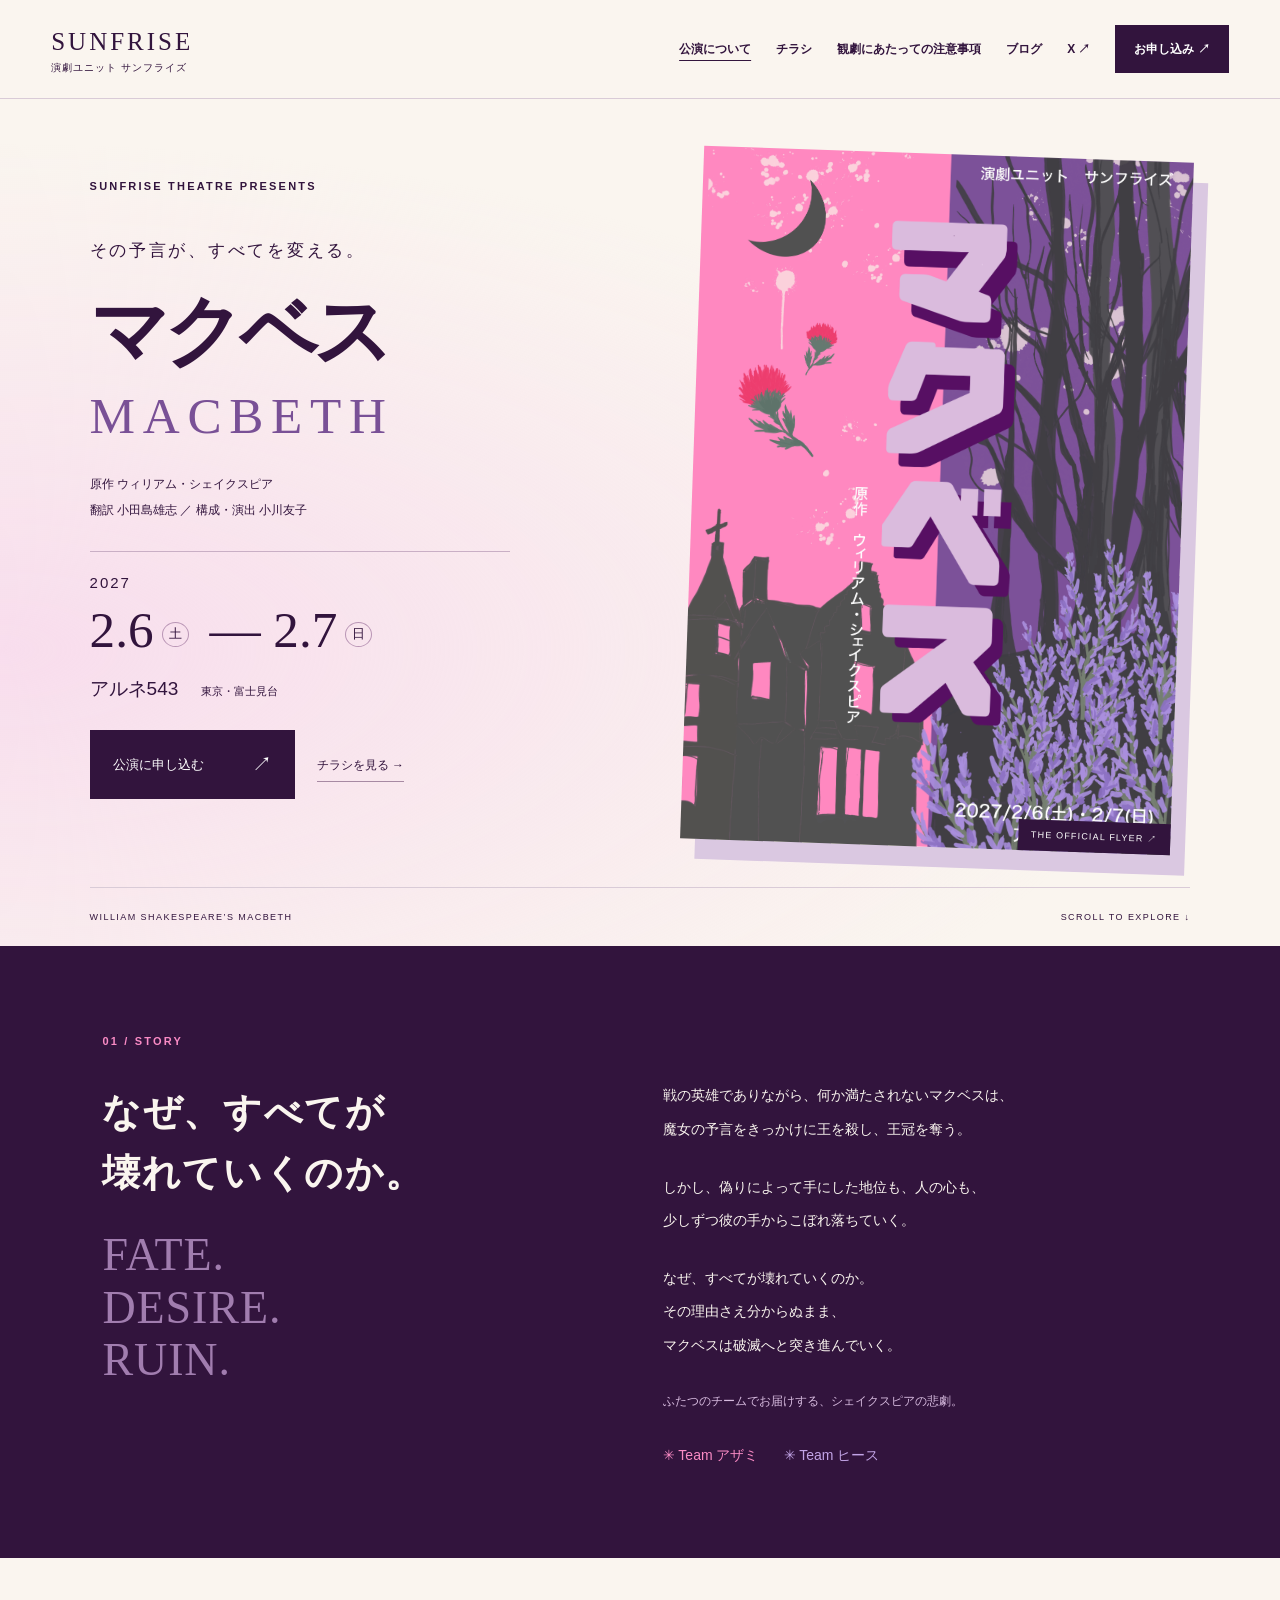
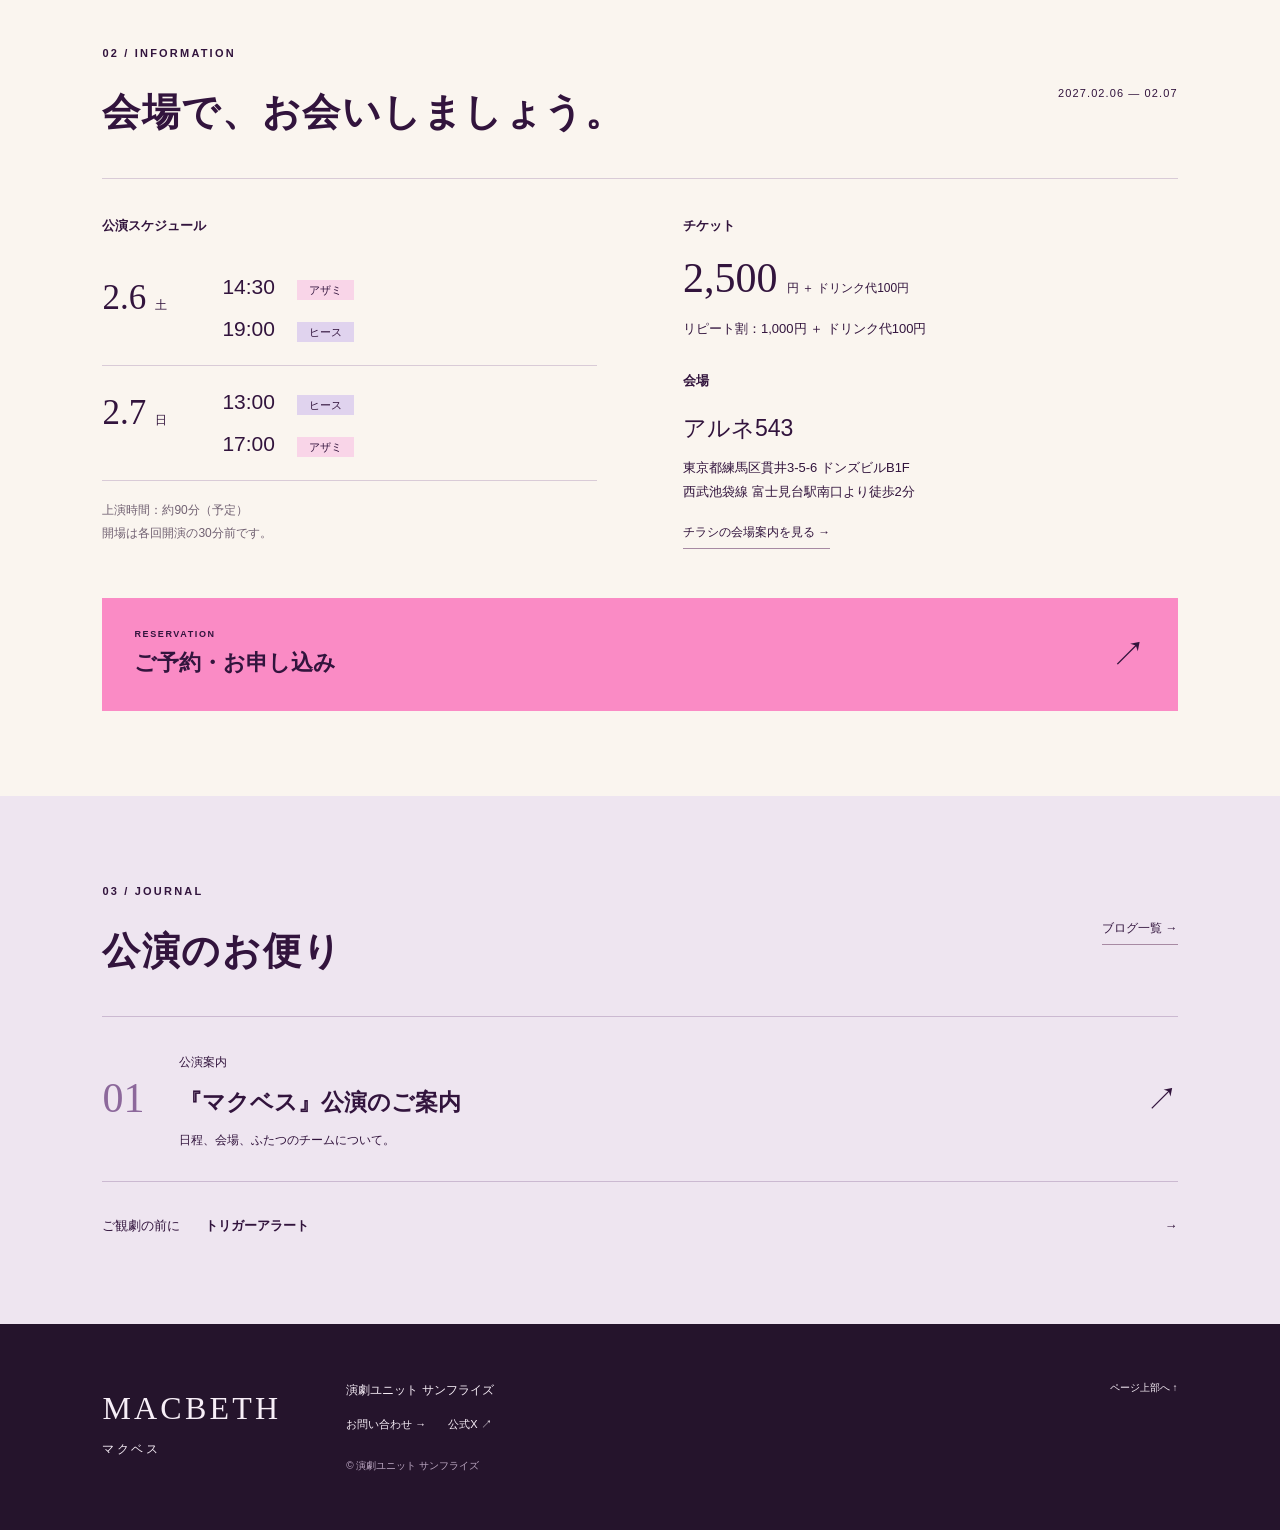
==== index.html @ ae86046f "会場" ====
<!doctype html>
<html lang="ja"><head><meta charset="utf-8"><meta name="viewport" content="width=device-width, initial-scale=1"><title>公演情報 | マクベス — 演劇ユニット サンフライズ</title><meta name="description" content="演劇ユニット サンフライズ『マクベス』。2027年2月6日・7日、アルネ543。公演情報、チラシ、ご観劇前のご案内を掲載。"><meta name="theme-color" content="#32143d"><link rel="icon" href="assets/icon.svg" type="image/svg+xml"><link rel="stylesheet" href="assets/style.css"><script defer src="assets/site.js"></script></head>
<body><a class="skip" href="#main">本文へ移動</a><header class="header"><a class="brand" href="index.html"><span>SUNFRISE</span><small>演劇ユニット サンフライズ</small></a><button class="menu-toggle" aria-expanded="false" aria-controls="navigation">メニュー <span>＋</span></button><nav id="navigation" aria-label="メインメニュー"><a href="index.html" aria-current="page">公演について</a><a href="flyer.html">チラシ</a><a href="trigger.html">観劇にあたっての注意事項</a><a href="blog.html">ブログ</a><a href="https://x.com/Sunfrise_2026" target="_blank" rel="noopener noreferrer" aria-label="公式X（新しいタブで開く）">X ↗</a><a class="nav-ticket" href="https://shibai-engine.net/prism/pc/webform.php?d=0r3n0x0y" target="_blank" rel="noopener noreferrer">お申し込み ↗</a></nav></header>
<main id="main"><section class="hero"><div class="hero-copy"><p class="eyebrow">SUNFRISE THEATRE PRESENTS</p><p class="hero-kicker">その予言が、すべてを変える。</p><h1>マクベス<span>MACBETH</span></h1><p class="credit">原作 ウィリアム・シェイクスピア<br>翻訳 小田島雄志 ／ 構成・演出 小川友子</p><div class="hero-date"><span>2027</span><strong>2.6<small>土</small> — 2.7<small>日</small></strong><p>アルネ543 <span>東京・富士見台</span></p></div><a class="button" href="https://shibai-engine.net/prism/pc/webform.php?d=0r3n0x0y" target="_blank" rel="noopener noreferrer">公演に申し込む <span>↗</span></a><a class="text-link" href="flyer.html">チラシを見る →</a></div><a class="hero-art" href="flyer.html" aria-label="公演チラシを見る"><img src="assets/flyer-front.jpg" alt="ピンクと紫の空、三日月、城と森、アザミとヒースを描いた『マクベス』公演チラシ" width="2481" height="3508" fetchpriority="high"><span>THE OFFICIAL FLYER ↗</span></a><div class="hero-bottom"><span>WILLIAM SHAKESPEARE’S MACBETH</span><a href="#story">SCROLL TO EXPLORE ↓</a></div></section>
<section class="story section" id="story"><div><p class="eyebrow">01 / STORY</p><h2>なぜ、すべてが<br>壊れていくのか。</h2><span class="story-word" aria-hidden="true">FATE.<br>DESIRE.<br>RUIN.</span></div><div class="story-body"><p>戦の英雄でありながら、何か満たされないマクベスは、<br class="desktop">魔女の予言をきっかけに王を殺し、王冠を奪う。</p><p>しかし、偽りによって手にした地位も、人の心も、<br class="desktop">少しずつ彼の手からこぼれ落ちていく。</p><p>なぜ、すべてが壊れていくのか。<br>その理由さえ分からぬまま、<br>マクベスは破滅へと突き進んでいく。</p><p class="story-note">ふたつのチームでお届けする、シェイクスピアの悲劇。</p><div class="team-tags"><span>✳ Team アザミ</span><span>✳ Team ヒース</span></div></div></section>
<section class="section performance"><div class="section-heading"><div><p class="eyebrow">02 / INFORMATION</p><h2>会場で、お会いしましょう。</h2></div><span class="mini-label">2027.02.06 — 02.07</span></div><div class="info-grid"><div><h3>公演スケジュール</h3><div class="schedule"><div class="schedule-row"><strong>2.6 <small>土</small></strong><p>14:30 <span class="azami">アザミ</span><br>19:00 <span class="heath">ヒース</span></p></div><div class="schedule-row"><strong>2.7 <small>日</small></strong><p>13:00 <span class="heath">ヒース</span><br>17:00 <span class="azami">アザミ</span></p></div></div><p class="note">上演時間：約90分（予定）<br>開場は各回開演の30分前です。</p></div><div class="details"><h3>チケット</h3><p class="price">2,500<span>円 ＋ ドリンク代100円</span></p><p>リピート割：1,000円 ＋ ドリンク代100円</p><h3>会場</h3><p class="venue">アルネ543</p><p>東京都練馬区貫井3-5-6 ドンズビルB1F<br>西武池袋線 富士見台駅南口より徒歩2分</p><a class="text-link" href="flyer.html#back">チラシの会場案内を見る →</a></div></div><a class="ticket-strip" href="https://shibai-engine.net/prism/pc/webform.php?d=0r3n0x0y" target="_blank" rel="noopener noreferrer"><span><small>RESERVATION</small>ご予約・お申し込み</span><span>↗</span></a></section>
<section class="section journal"><div class="section-heading"><div><p class="eyebrow">03 / JOURNAL</p><h2>公演のお便り</h2></div><a class="text-link" href="blog.html">ブログ一覧 →</a></div><a class="article-row" href="blog/performance.html"><span class="article-no">01</span><div><small>公演案内</small><h3>『マクベス』公演のご案内</h3><p>日程、会場、ふたつのチームについて。</p></div><span class="arrow">↗</span></a><a class="alert-link" href="trigger.html"><span>ご観劇の前に</span><strong>トリガーアラート</strong><span>→</span></a></section></main><footer><a class="footer-title" href="index.html">MACBETH<span>マクベス</span></a><div><p>演劇ユニット サンフライズ</p><a href="trigger.html#contact">お問い合わせ →</a><a href="https://x.com/Sunfrise_2026" target="_blank" rel="noopener noreferrer">公式X ↗</a><small>© 演劇ユニット サンフライズ</small></div><a class="back-top" href="#">ページ上部へ ↑</a></footer></body></html>
---- assets/style.css ----
:root{--ink:#32143d;--pink:#fa8bc5;--purple:#795096;--paper:#faf5ef;--muted:#756878;--line:#d9cbd7}*{box-sizing:border-box}html{scroll-behavior:smooth;scroll-padding-top:100px}body{margin:0;background:var(--paper);color:var(--ink);font-family:"Hiragino Kaku Gothic ProN","Yu Gothic",Meiryo,sans-serif;font-size:15px;line-height:1.85}a{color:inherit;text-decoration:none}a,button{touch-action:manipulation}a:focus-visible,button:focus-visible{outline:3px solid #a44187;outline-offset:5px}img{display:block;max-width:100%;height:auto}button{font:inherit}h1,h2,h3,p{margin-top:0}h2{font-size:clamp(25px,3vw,39px);line-height:1.6;letter-spacing:.04em}h3{font-size:17px}small{font-size:12px}.header{min-height:99px;padding:22px 4%;display:flex;align-items:center;justify-content:space-between;gap:25px;border-bottom:1px solid var(--line);background:var(--paper)}.brand{display:flex;flex-direction:column;line-height:1.5;flex-shrink:0}.brand>span{font-family:Georgia,serif;letter-spacing:.12em;font-size:25px}.brand small{font-size:10px;letter-spacing:.1em}nav{display:flex;align-items:center;gap:25px;font-size:12px;font-weight:600}nav a{padding:8px 0}nav a[aria-current]{text-decoration:underline;text-underline-offset:7px}nav a:hover{color:#8d337b}.nav-ticket{background:var(--ink);color:#fff;padding:13px 19px}nav .nav-ticket:hover{background:var(--purple);color:#fff}.menu-toggle{display:none}.skip{position:fixed;top:-80px;left:20px;background:white;z-index:20;padding:15px}.skip:focus{top:10px}.hero{display:grid;grid-template-columns:1fr 1fr;position:relative;padding:55px 7% 0;gap:0 6%;background:radial-gradient(ellipse at 0 65%,#f8dded 0,transparent 65%),var(--paper);overflow:hidden}.hero-copy{padding:22px 0 45px}.eyebrow{font-size:11px;font-weight:600;letter-spacing:.2em;margin-bottom:29px}.hero-kicker{font-size:17px;letter-spacing:.16em;margin-top:39px;margin-bottom:20px}.hero h1{font-size:clamp(48px,6.1vw,90px);font-weight:900;letter-spacing:-.07em;line-height:1.15;margin:0 0 27px;white-space:nowrap}.hero h1>span{display:block;font-family:Georgia,serif;font-size:clamp(30px,4vw,61px);font-weight:400;letter-spacing:.15em;margin-top:10px;color:var(--purple)}.credit{font-size:12px;line-height:2.1}.hero-date{border-top:1px solid #c9afc5;margin-top:28px;padding-top:17px;max-width:420px}.hero-date>span{font-size:15px;letter-spacing:.13em}.hero-date strong{display:block;font-family:Georgia,serif;font-size:clamp(35px,4vw,58px);font-weight:400;line-height:1.3}.hero-date strong small{font-family:sans-serif;font-size:13px;display:inline-block;border:1px solid #b995b5;border-radius:50%;padding:3px 6px;vertical-align:middle;margin:0 8px}.hero-date p{font-size:19px;margin:8px 0 24px}.hero-date p span{font-size:11px;margin-left:17px}.button{display:inline-flex;align-items:center;justify-content:space-between;gap:48px;background:var(--ink);color:#fff;padding:16px 23px;font-size:13px;transition:background .2s}.button:hover{background:var(--purple)}.button span{font-size:20px}.text-link{font-size:12px;border-bottom:1px solid #a78aa3;padding-bottom:5px;display:inline-block}.hero-copy>.text-link{margin-left:22px}.hero-art{position:relative;align-self:start;max-width:490px;justify-self:end;transform:rotate(2deg);box-shadow:15px 20px 0 #dac8e1;margin:0 8px 40px 0;transition:transform .3s}.hero-art:hover{transform:rotate(0deg)}.hero-art img{width:100%}.hero-art>span{position:absolute;bottom:0;right:0;background:var(--ink);color:white;padding:7px 13px;font-size:9px;letter-spacing:.13em}.hero-bottom{grid-column:1/-1;display:flex;justify-content:space-between;border-top:1px solid var(--line);padding:21px 0;font-size:9px;letter-spacing:.16em}.section{padding:85px 8%}.story{display:grid;grid-template-columns:1fr 1.05fr;gap:70px;background:var(--ink);color:var(--paper)}.story .eyebrow{color:var(--pink)}.story h2{margin-bottom:25px}.story-word{font-family:Georgia,serif;font-size:46px;line-height:1.15;color:#a17daf;letter-spacing:.02em}.story-body{padding-top:48px;font-size:14px;line-height:2.4}.story-body p{margin-bottom:24px}.story-note{color:#d7bbdf;font-size:12px}.team-tags{display:flex;gap:25px;font-size:14px}.team-tags span:first-child{color:var(--pink)}.team-tags span:last-child{color:#c2a4e6}.section-heading{display:flex;justify-content:space-between;align-items:center;gap:20px;margin-bottom:35px}.section-heading h2{margin-bottom:0}.section-heading .eyebrow{margin-bottom:18px}.mini-label{font-size:11px;letter-spacing:.1em}.info-grid{display:grid;grid-template-columns:1fr 1fr;gap:8%;border-top:1px solid var(--line);padding-top:35px}.info-grid h3{font-size:13px}.schedule-row{display:flex;gap:35px;border-bottom:1px solid var(--line);padding:15px 0}.schedule-row strong{font-family:Georgia,serif;font-size:35px;font-weight:400;min-width:85px}.schedule-row strong small{font-family:sans-serif}.schedule-row p{margin:0;font-size:21px;line-height:2}.schedule-row p span{font-size:11px;margin-left:16px;padding:4px 12px}.azami{background:#f9d5e8}.heath{background:#e0d3ee}.note{font-size:12px;color:#706071;line-height:1.9;margin-top:18px}.details p{font-size:13px}.details .price{font-family:Georgia,serif;font-size:42px;line-height:1.3;margin-bottom:12px}.price span{font-family:sans-serif;font-size:12px;margin-left:9px}.details h3:not(:first-child){margin-top:28px}.details .venue{font-size:23px;margin-bottom:7px}.ticket-strip{display:flex;justify-content:space-between;align-items:center;background:var(--pink);padding:24px 32px;margin-top:42px;transition:background .2s}.ticket-strip:hover{background:#f7acd5}.ticket-strip small{display:block;font-size:9px;letter-spacing:.18em}.ticket-strip>span:first-child{font-size:22px;font-weight:600}.ticket-strip>span:last-child{font-size:35px}.journal{background:#eee5f0}.article-row{display:flex;align-items:center;gap:35px;padding:30px 0;border-top:1px solid #cbb9d1;border-bottom:1px solid #cbb9d1}.article-no{font-family:Georgia,serif;font-size:42px;color:#8c689b}.article-row h3{font-size:23px;margin:6px 0}.article-row p{font-size:12px;margin:0}.article-row .arrow{margin-left:auto;font-size:32px}.article-row:hover h3,.blog-card:hover h2{color:#94527e}.alert-link{display:flex;align-items:center;gap:25px;padding-top:32px;font-size:13px}.alert-link>span:last-child{margin-left:auto}footer{padding:55px 8%;display:flex;align-items:start;gap:65px;background:#25142c;color:#f7eef7;font-size:12px}.footer-title{font-family:Georgia,serif;font-size:32px;letter-spacing:.1em}.footer-title span{display:block;font-family:sans-serif;font-size:12px;letter-spacing:.2em}footer p{margin-bottom:12px}footer div>a{margin-right:22px;font-size:11px}footer small{display:block;color:#bca7c2;font-size:10px;margin-top:22px}.back-top{margin-left:auto;font-size:10px}.page-intro{padding:65px 8% 55px;background:#ede0ee;border-bottom:1px solid var(--line)}.page-intro h1{font-size:clamp(29px,4vw,48px);line-height:1.4;margin-bottom:22px}.page-intro>p:last-child{font-size:13px;margin-bottom:0}.flyer-section{max-width:1000px;padding:40px 30px 80px;margin:auto}.flyer-nav{display:flex;gap:28px;justify-content:center;font-size:13px}.flyer-figure{margin:40px 0 60px;scroll-margin-top:25px}.flyer-figure figcaption{display:flex;justify-content:space-between;font-size:12px;margin-bottom:15px}.flyer-figure img{width:100%;box-shadow:0 8px 30px #32143d18}.reading{max-width:820px;padding:65px 30px 100px;margin:auto}.reading h2{font-size:26px}.reading>p{line-height:2.1}.notice{padding:28px 32px;background:#f5dfeb;border-left:4px solid #864b95;margin:28px 0 32px}.notice p{margin:0;font-size:17px;font-weight:600}.reading>.text-link{margin-top:30px}.blog-list{padding:60px 8% 90px}.blog-card{display:grid;grid-template-columns:300px 1fr;gap:65px;align-items:center;max-width:950px}.blog-thumb{padding:25px 50px;background:#e9d4e9}.blog-thumb img{box-shadow:8px 8px 0 #c6a9d0;transform:rotate(-3deg)}.blog-card h2{font-size:33px}.blog-card p{font-size:13px}.blog-card .eyebrow{font-size:10px}.article h1{font-size:clamp(32px,5vw,46px);line-height:1.5}.article .eyebrow{margin-top:35px}.article .lead{font-size:17px}.article h2{margin-top:40px;font-size:23px;border-bottom:1px solid var(--line);padding-bottom:13px}.article ul{padding-left:20px}.article-flyer{margin-left:20px}@media(min-width:1500px){.hero{padding-left:max(7%,calc((100vw - 1300px)/2));padding-right:max(7%,calc((100vw - 1300px)/2))}.section{padding-left:max(8%,calc((100vw - 1250px)/2));padding-right:max(8%,calc((100vw - 1250px)/2))}}@media(max-width:1100px){nav{gap:16px;font-size:11px}.header{padding:20px 3%}.hero{padding:40px 5% 0;gap:0 5%}.hero-kicker{margin-top:15px}.hero-copy{padding-top:0}.hero-copy>.text-link{margin:18px 0 0;display:table}.hero-date{margin-top:18px}.hero-art{align-self:center}.story{gap:35px}.story-body{font-size:13px}.desktop{display:none}}@media(max-width:760px){.header{padding:18px 6%;min-height:80px;flex-wrap:wrap;gap:0}.brand>span{font-size:23px}.menu-toggle{display:flex;gap:15px;background:none;border:1px solid #d7c6d6;padding:7px 12px;font-size:11px;color:var(--ink);align-items:center}.menu-toggle span{font-size:17px}nav{width:100%;display:flex;flex-wrap:wrap;gap:12px 22px;padding-top:20px}html.js nav{display:none}html.js nav.is-open{display:flex}nav a{font-size:12px}nav .nav-ticket{padding:10px 15px}.hero{padding:33px 7% 0;grid-template-columns:1fr}.hero-copy{padding-bottom:30px}.hero .eyebrow{font-size:9px;margin-bottom:24px}.hero-kicker{font-size:14px}.hero h1{font-size:clamp(48px,12vw,82px)}.hero h1>span{font-size:36px}.credit{font-size:11px}.hero-date strong{font-size:43px}.hero-date{max-width:none}.hero-copy>.text-link{display:inline-block;margin:0 0 0 18px}.hero-art{width:82%;justify-self:center;margin:8px 0 35px;max-width:430px}.hero-bottom{font-size:7px;gap:15px;padding:18px 0}.section{padding:55px 7%}.story{grid-template-columns:1fr;gap:10px}.story-word{display:none}.story-body{padding-top:0;font-size:14px}.section-heading{align-items:flex-start}.section-heading h2{font-size:25px}.mini-label{display:none}.info-grid{grid-template-columns:1fr;gap:35px}.schedule-row{gap:35px}.details{border-top:1px solid var(--line);padding-top:25px}.ticket-strip{padding:20px}.ticket-strip>span:first-child{font-size:19px}.article-row{gap:20px}.article-row h3{font-size:18px}.article-no{font-size:28px}.alert-link{gap:16px;font-size:11px}footer{padding:40px 7%;gap:28px;flex-wrap:wrap}.footer-title{font-size:28px}.back-top{width:100%;margin-left:0}.page-intro{padding:40px 7%}.page-intro .eyebrow{margin-bottom:20px}.page-intro h1{font-size:30px}.flyer-section{padding:30px 6%}.flyer-figure figcaption{font-size:10px}.reading{padding:40px 7% 65px}.reading h2{font-size:22px}.notice{padding:24px}.blog-list{padding:40px 7% 65px}.blog-card{grid-template-columns:1fr;gap:30px}.blog-thumb{max-width:330px;width:100%;padding:25px 65px}.blog-card h2{font-size:28px}.article .lead{font-size:15px}.article li{margin-bottom:10px}.article-flyer{margin-left:0;display:table}}@media(prefers-reduced-motion:reduce){html{scroll-behavior:auto}*,*::before,*::after{transition:none!important}}

.contact-details{margin-top:28px;scroll-margin-top:30px}
.contact-reveal{background:var(--ink);color:white;border:0;padding:14px 20px;cursor:pointer;font:inherit}
.contact-reveal:hover{background:var(--purple)}
.contact-email{text-decoration:underline;text-underline-offset:4px;overflow-wrap:anywhere}

.advisory-reading{font-size:17px}
.advisory-reading .notice p{font-size:18px}
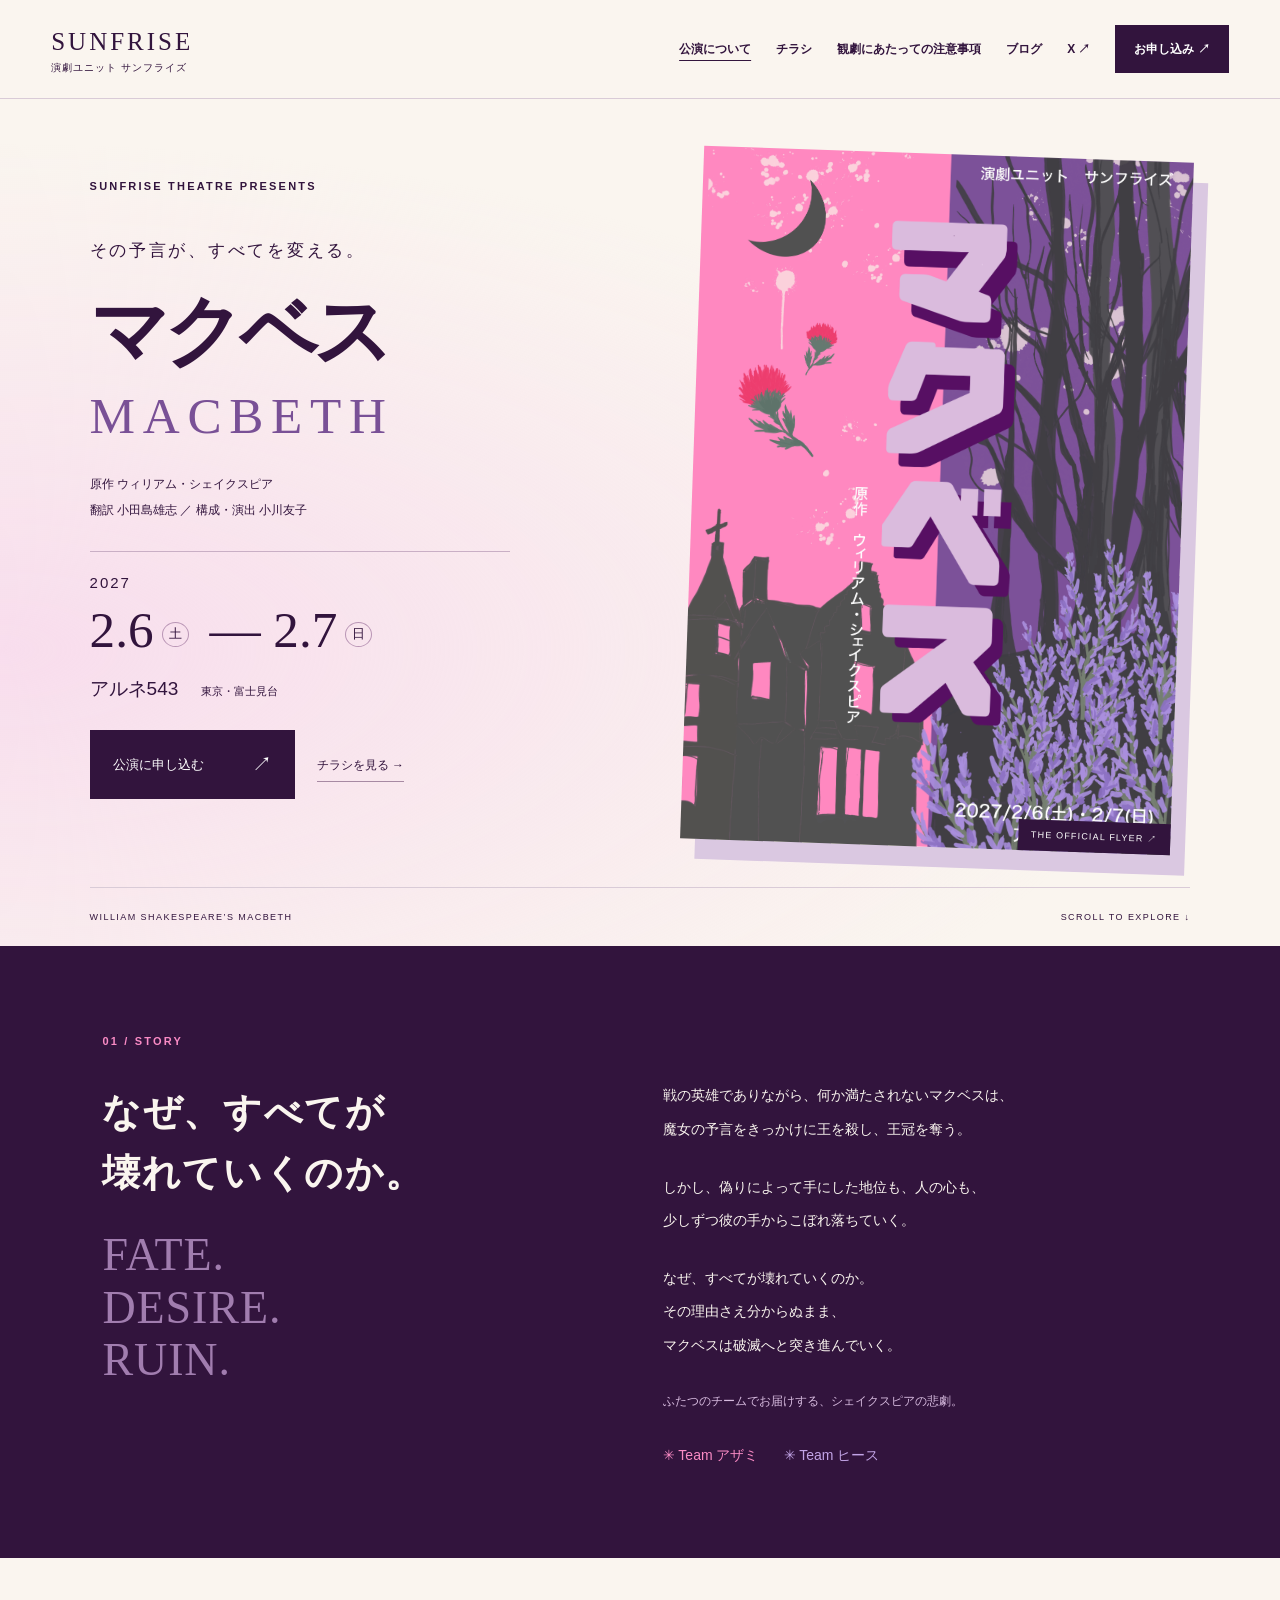
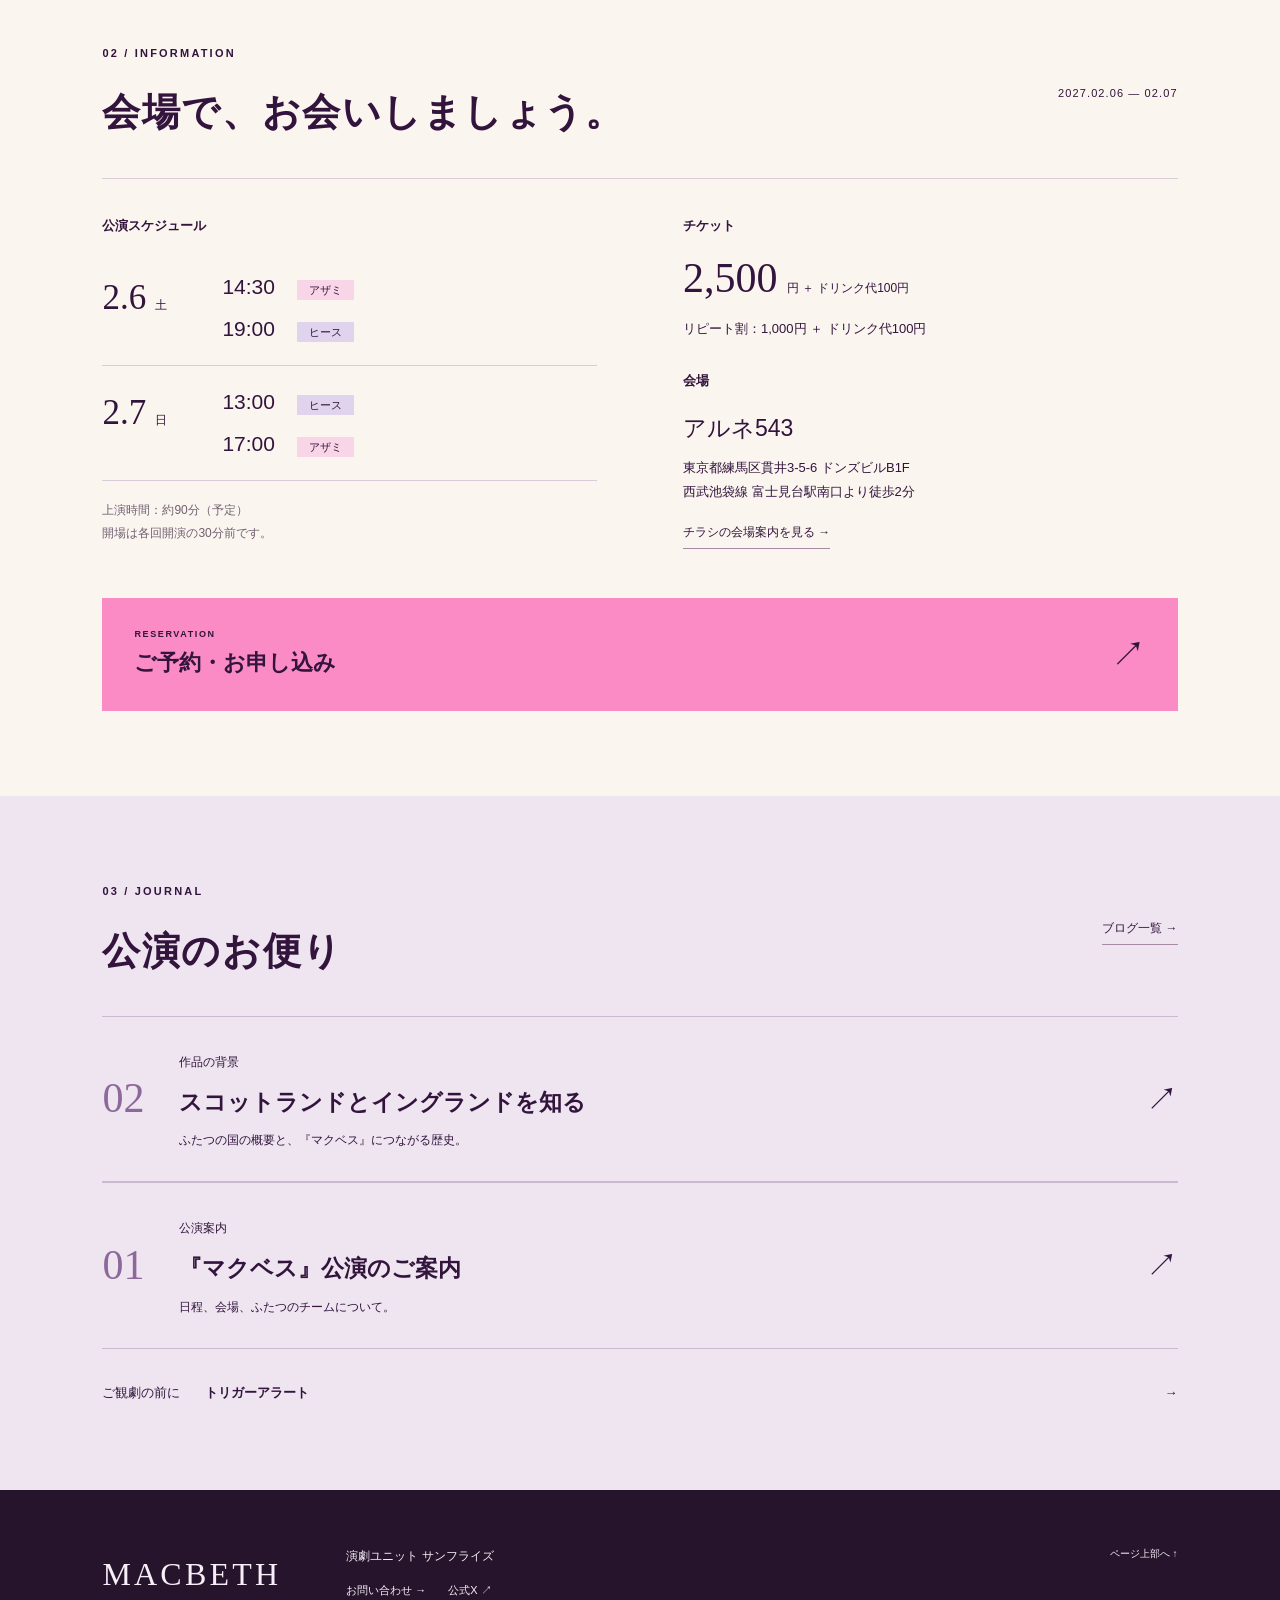
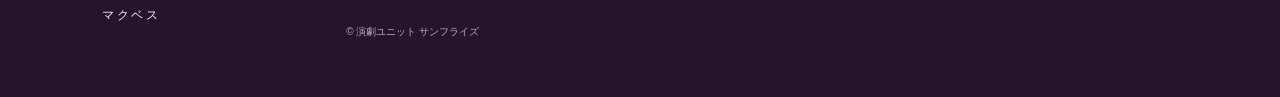
==== commit 8d371352: "ブログ" ====
--- a/index.html
+++ b/index.html
@@ -4,4 +4,4 @@
 <main id="main"><section class="hero"><div class="hero-copy"><p class="eyebrow">SUNFRISE THEATRE PRESENTS</p><p class="hero-kicker">その予言が、すべてを変える。</p><h1>マクベス<span>MACBETH</span></h1><p class="credit">原作 ウィリアム・シェイクスピア<br>翻訳 小田島雄志 ／ 構成・演出 小川友子</p><div class="hero-date"><span>2027</span><strong>2.6<small>土</small> — 2.7<small>日</small></strong><p>アルネ543 <span>東京・富士見台</span></p></div><a class="button" href="https://shibai-engine.net/prism/pc/webform.php?d=0r3n0x0y" target="_blank" rel="noopener noreferrer">公演に申し込む <span>↗</span></a><a class="text-link" href="flyer.html">チラシを見る →</a></div><a class="hero-art" href="flyer.html" aria-label="公演チラシを見る"><img src="assets/flyer-front.jpg" alt="ピンクと紫の空、三日月、城と森、アザミとヒースを描いた『マクベス』公演チラシ" width="2481" height="3508" fetchpriority="high"><span>THE OFFICIAL FLYER ↗</span></a><div class="hero-bottom"><span>WILLIAM SHAKESPEARE’S MACBETH</span><a href="#story">SCROLL TO EXPLORE ↓</a></div></section>
 <section class="story section" id="story"><div><p class="eyebrow">01 / STORY</p><h2>なぜ、すべてが<br>壊れていくのか。</h2><span class="story-word" aria-hidden="true">FATE.<br>DESIRE.<br>RUIN.</span></div><div class="story-body"><p>戦の英雄でありながら、何か満たされないマクベスは、<br class="desktop">魔女の予言をきっかけに王を殺し、王冠を奪う。</p><p>しかし、偽りによって手にした地位も、人の心も、<br class="desktop">少しずつ彼の手からこぼれ落ちていく。</p><p>なぜ、すべてが壊れていくのか。<br>その理由さえ分からぬまま、<br>マクベスは破滅へと突き進んでいく。</p><p class="story-note">ふたつのチームでお届けする、シェイクスピアの悲劇。</p><div class="team-tags"><span>✳ Team アザミ</span><span>✳ Team ヒース</span></div></div></section>
 <section class="section performance"><div class="section-heading"><div><p class="eyebrow">02 / INFORMATION</p><h2>会場で、お会いしましょう。</h2></div><span class="mini-label">2027.02.06 — 02.07</span></div><div class="info-grid"><div><h3>公演スケジュール</h3><div class="schedule"><div class="schedule-row"><strong>2.6 <small>土</small></strong><p>14:30 <span class="azami">アザミ</span><br>19:00 <span class="heath">ヒース</span></p></div><div class="schedule-row"><strong>2.7 <small>日</small></strong><p>13:00 <span class="heath">ヒース</span><br>17:00 <span class="azami">アザミ</span></p></div></div><p class="note">上演時間：約90分（予定）<br>開場は各回開演の30分前です。</p></div><div class="details"><h3>チケット</h3><p class="price">2,500<span>円 ＋ ドリンク代100円</span></p><p>リピート割：1,000円 ＋ ドリンク代100円</p><h3>会場</h3><p class="venue">アルネ543</p><p>東京都練馬区貫井3-5-6 ドンズビルB1F<br>西武池袋線 富士見台駅南口より徒歩2分</p><a class="text-link" href="flyer.html#back">チラシの会場案内を見る →</a></div></div><a class="ticket-strip" href="https://shibai-engine.net/prism/pc/webform.php?d=0r3n0x0y" target="_blank" rel="noopener noreferrer"><span><small>RESERVATION</small>ご予約・お申し込み</span><span>↗</span></a></section>
-<section class="section journal"><div class="section-heading"><div><p class="eyebrow">03 / JOURNAL</p><h2>公演のお便り</h2></div><a class="text-link" href="blog.html">ブログ一覧 →</a></div><a class="article-row" href="blog/performance.html"><span class="article-no">01</span><div><small>公演案内</small><h3>『マクベス』公演のご案内</h3><p>日程、会場、ふたつのチームについて。</p></div><span class="arrow">↗</span></a><a class="alert-link" href="trigger.html"><span>ご観劇の前に</span><strong>トリガーアラート</strong><span>→</span></a></section></main><footer><a class="footer-title" href="index.html">MACBETH<span>マクベス</span></a><div><p>演劇ユニット サンフライズ</p><a href="trigger.html#contact">お問い合わせ →</a><a href="https://x.com/Sunfrise_2026" target="_blank" rel="noopener noreferrer">公式X ↗</a><small>© 演劇ユニット サンフライズ</small></div><a class="back-top" href="#">ページ上部へ ↑</a></footer></body></html>+<section class="section journal"><div class="section-heading"><div><p class="eyebrow">03 / JOURNAL</p><h2>公演のお便り</h2></div><a class="text-link" href="blog.html">ブログ一覧 →</a></div><a class="article-row" href="blog/scotland-and-england.html"><span class="article-no">02</span><div><small>作品の背景</small><h3>スコットランドとイングランドを知る</h3><p>ふたつの国の概要と、『マクベス』につながる歴史。</p></div><span class="arrow">↗</span></a><a class="article-row" href="blog/performance.html"><span class="article-no">01</span><div><small>公演案内</small><h3>『マクベス』公演のご案内</h3><p>日程、会場、ふたつのチームについて。</p></div><span class="arrow">↗</span></a><a class="alert-link" href="trigger.html"><span>ご観劇の前に</span><strong>トリガーアラート</strong><span>→</span></a></section></main><footer><a class="footer-title" href="index.html">MACBETH<span>マクベス</span></a><div><p>演劇ユニット サンフライズ</p><a href="trigger.html#contact">お問い合わせ →</a><a href="https://x.com/Sunfrise_2026" target="_blank" rel="noopener noreferrer">公式X ↗</a><small>© 演劇ユニット サンフライズ</small></div><a class="back-top" href="#">ページ上部へ ↑</a></footer></body></html>
--- a/assets/style.css
+++ b/assets/style.css
@@ -7,3 +7,23 @@
 
 .advisory-reading{font-size:17px}
 .advisory-reading .notice p{font-size:18px}
+
+.blog-card + .blog-card{margin-top:55px;padding-top:55px;border-top:1px solid var(--line)}
+.country-thumb{display:flex;flex-direction:column;align-items:center;justify-content:center;min-height:280px;padding:30px 15px;color:var(--paper);background:var(--ink);gap:12px}
+.country-thumb strong{font-family:Georgia,serif;font-size:25px;letter-spacing:.06em}
+.country-thumb>span:first-child{font-size:12px;letter-spacing:.2em;color:var(--pink)}
+.country-thumb>span{color:#c2a4e6}
+.country-profile{display:grid;grid-template-columns:7em minmax(0,1fr);gap:12px 20px;padding:22px 0;border-top:1px solid var(--line);border-bottom:1px solid var(--line)}
+.country-profile dt{font-size:13px;font-weight:600}
+.country-profile dd{margin:0;font-size:14px}
+.history-timeline{list-style:none;padding:0}
+.history-timeline li{display:grid;grid-template-columns:6em minmax(0,1fr);gap:15px;padding:16px 0;border-bottom:1px solid var(--line)}
+.article-sources{margin-top:50px}
+.article-sources h2{font-size:18px}
+.article-sources li{font-size:12px;margin-bottom:10px;overflow-wrap:anywhere}
+.article-sources a{text-decoration:underline;text-underline-offset:3px}
+.article-photo{margin:30px 0}
+.article-photo img{width:100%;height:auto}
+.article-photo figcaption{margin-top:10px;font-size:12px;line-height:1.8;color:var(--muted)}
+.article-photo-portrait{max-width:360px;margin:30px auto}
+@media(max-width:760px){.country-thumb{min-height:210px}.country-profile{grid-template-columns:1fr;gap:5px}.country-profile dd{margin-bottom:14px}.country-profile dd:last-child{margin-bottom:0}.history-timeline li{grid-template-columns:1fr;gap:4px}}
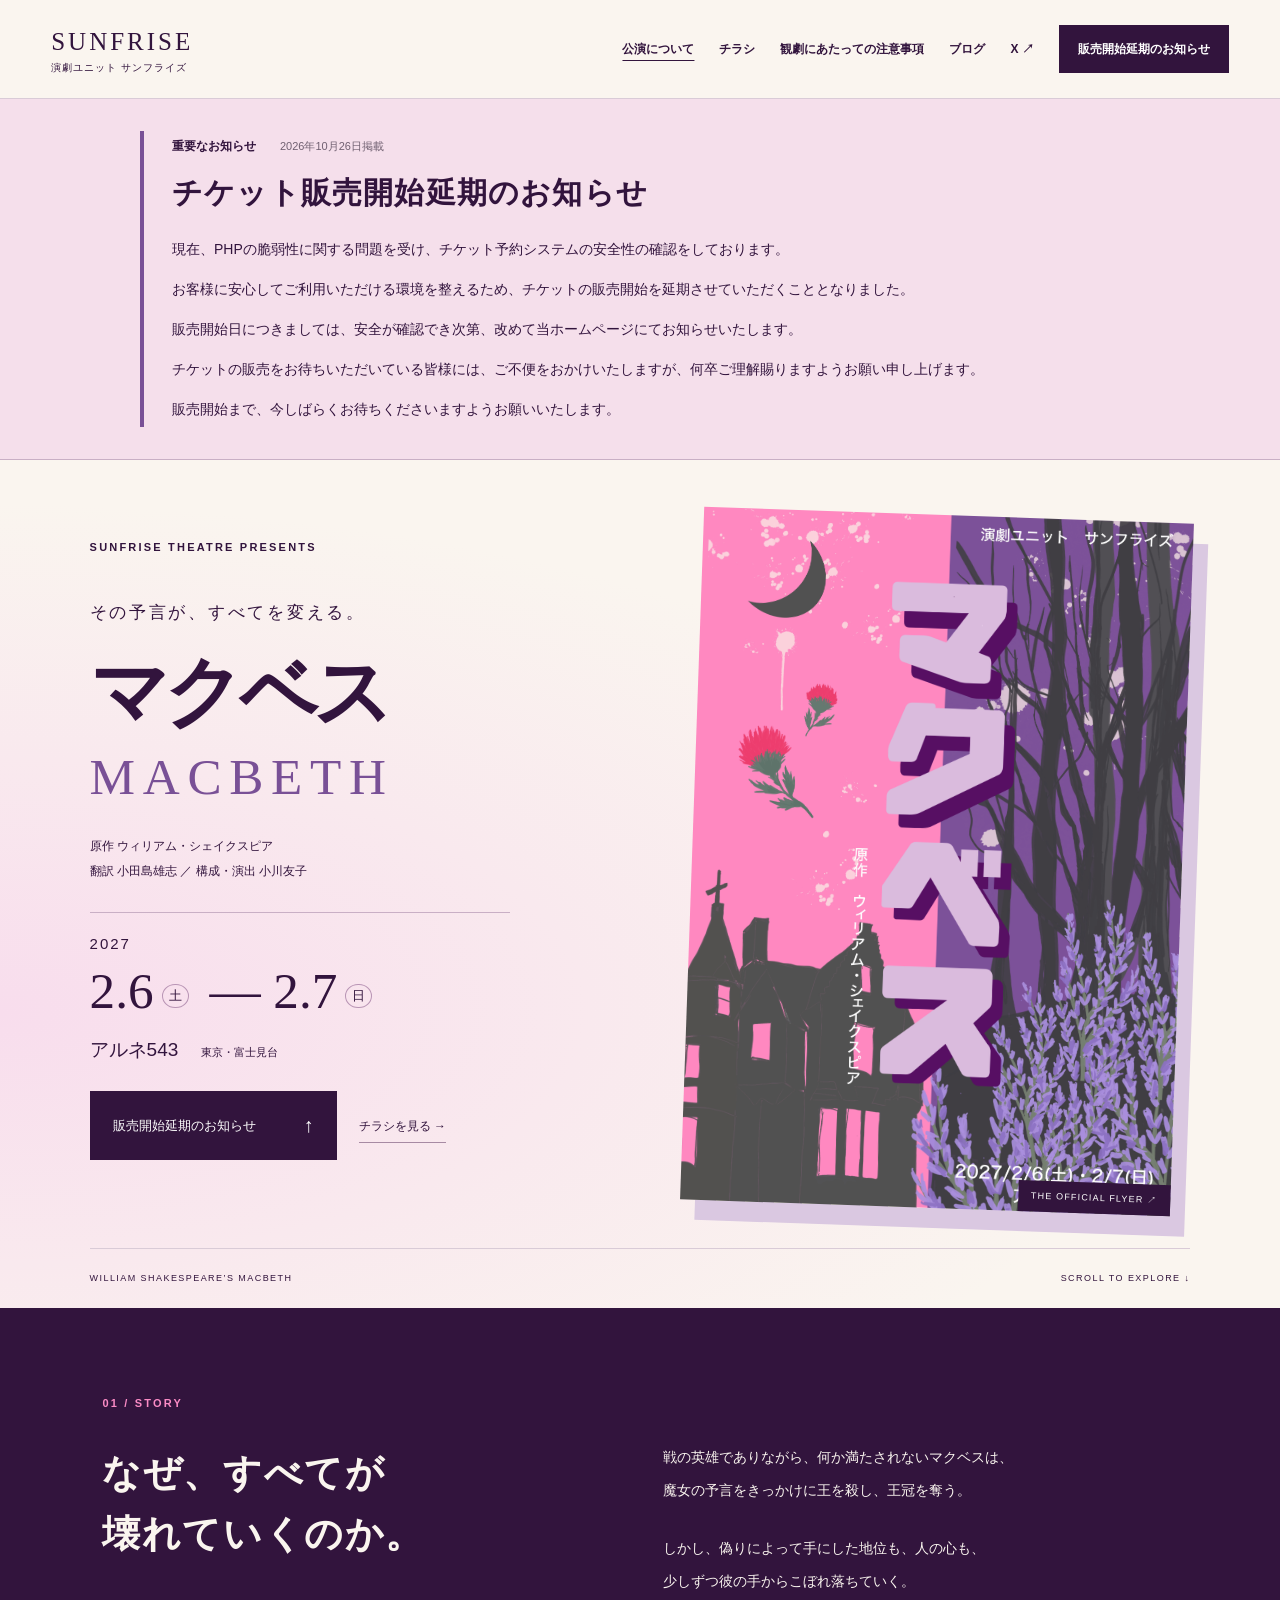
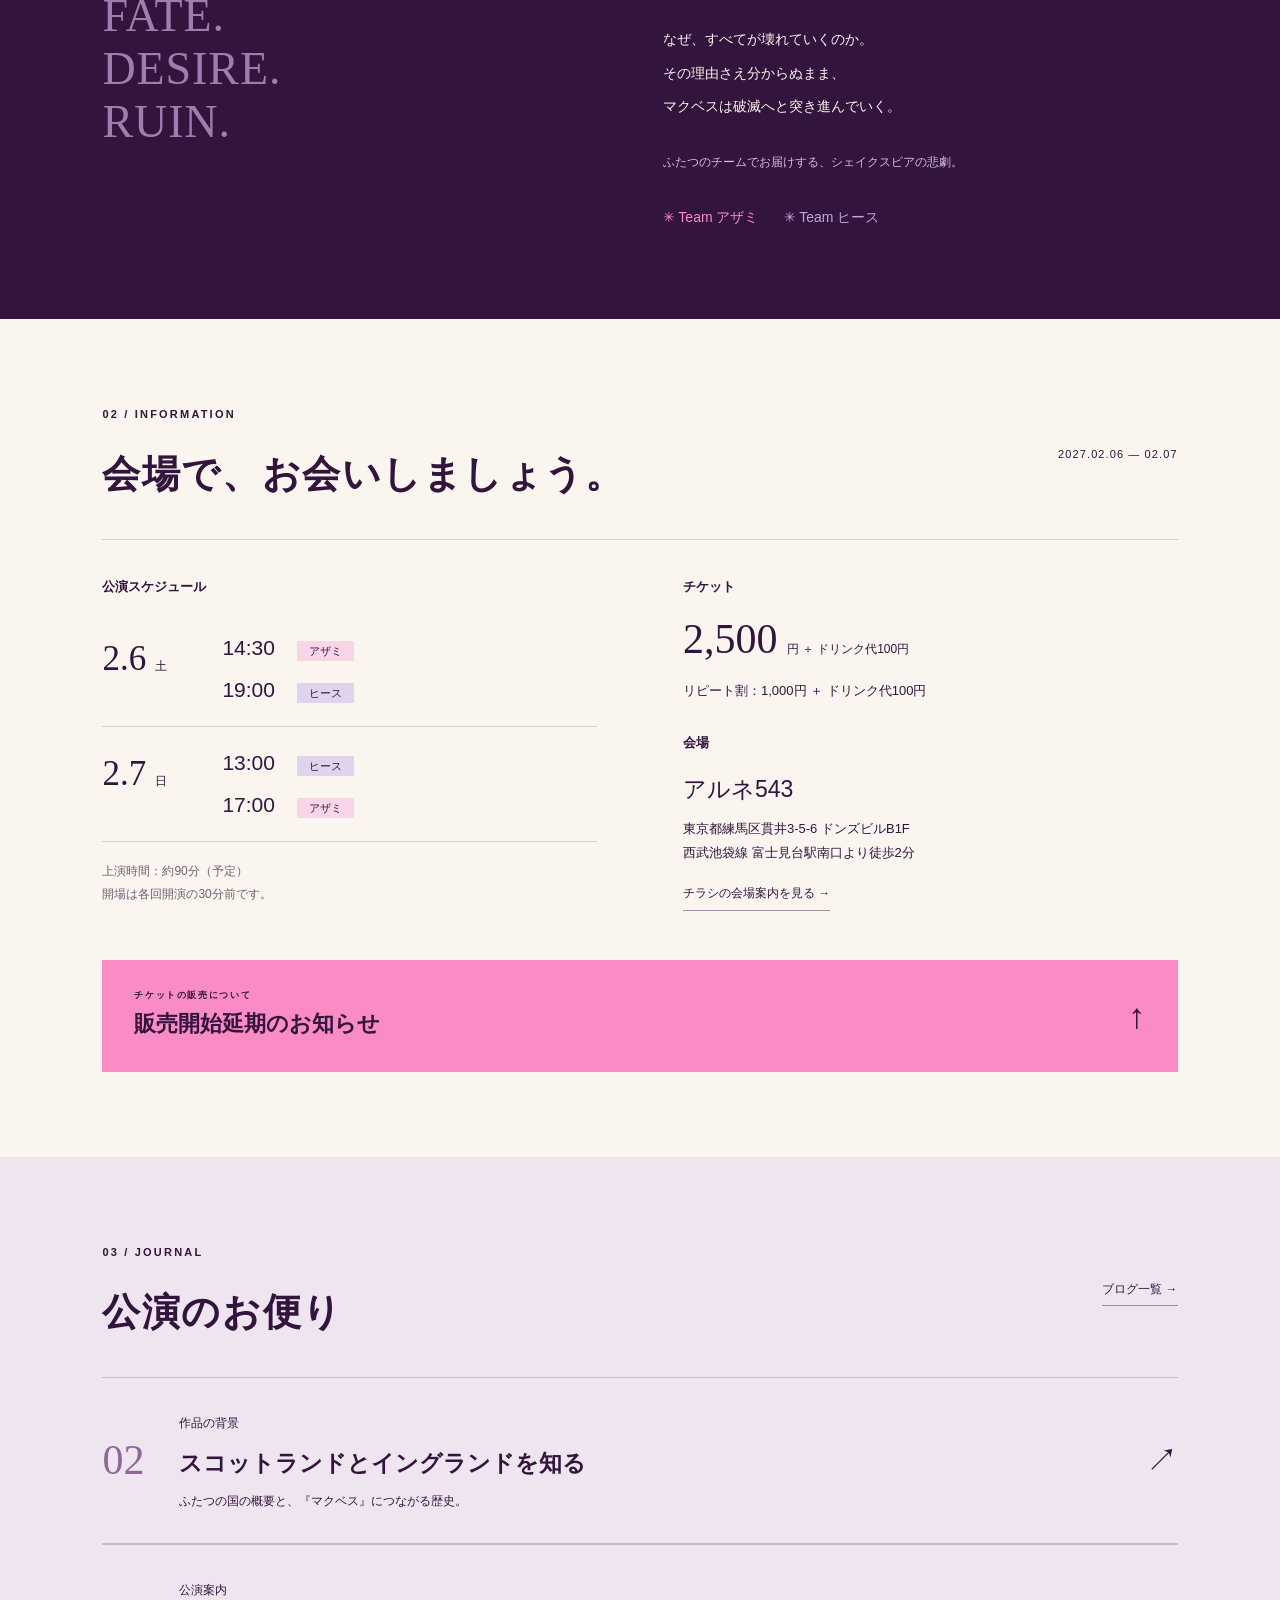
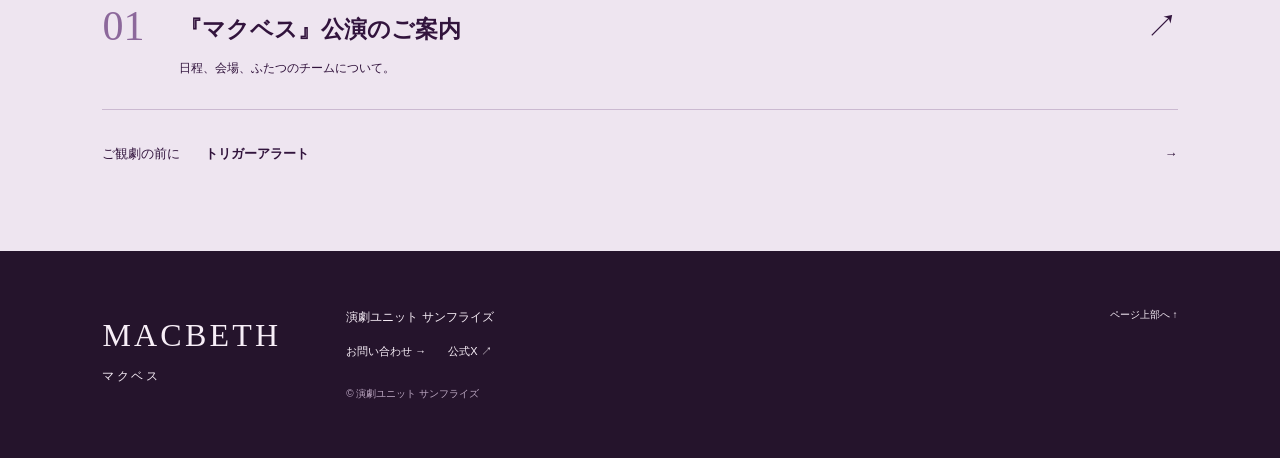
==== commit 008d7067: "販売開始延期に関するアラートを追加" ====
--- a/index.html
+++ b/index.html
@@ -1,7 +1,111 @@
 <!doctype html>
-<html lang="ja"><head><meta charset="utf-8"><meta name="viewport" content="width=device-width, initial-scale=1"><title>公演情報 | マクベス — 演劇ユニット サンフライズ</title><meta name="description" content="演劇ユニット サンフライズ『マクベス』。2027年2月6日・7日、アルネ543。公演情報、チラシ、ご観劇前のご案内を掲載。"><meta name="theme-color" content="#32143d"><link rel="icon" href="assets/icon.svg" type="image/svg+xml"><link rel="stylesheet" href="assets/style.css"><script defer src="assets/site.js"></script></head>
-<body><a class="skip" href="#main">本文へ移動</a><header class="header"><a class="brand" href="index.html"><span>SUNFRISE</span><small>演劇ユニット サンフライズ</small></a><button class="menu-toggle" aria-expanded="false" aria-controls="navigation">メニュー <span>＋</span></button><nav id="navigation" aria-label="メインメニュー"><a href="index.html" aria-current="page">公演について</a><a href="flyer.html">チラシ</a><a href="trigger.html">観劇にあたっての注意事項</a><a href="blog.html">ブログ</a><a href="https://x.com/Sunfrise_2026" target="_blank" rel="noopener noreferrer" aria-label="公式X（新しいタブで開く）">X ↗</a><a class="nav-ticket" href="https://shibai-engine.net/prism/pc/webform.php?d=0r3n0x0y" target="_blank" rel="noopener noreferrer">お申し込み ↗</a></nav></header>
-<main id="main"><section class="hero"><div class="hero-copy"><p class="eyebrow">SUNFRISE THEATRE PRESENTS</p><p class="hero-kicker">その予言が、すべてを変える。</p><h1>マクベス<span>MACBETH</span></h1><p class="credit">原作 ウィリアム・シェイクスピア<br>翻訳 小田島雄志 ／ 構成・演出 小川友子</p><div class="hero-date"><span>2027</span><strong>2.6<small>土</small> — 2.7<small>日</small></strong><p>アルネ543 <span>東京・富士見台</span></p></div><a class="button" href="https://shibai-engine.net/prism/pc/webform.php?d=0r3n0x0y" target="_blank" rel="noopener noreferrer">公演に申し込む <span>↗</span></a><a class="text-link" href="flyer.html">チラシを見る →</a></div><a class="hero-art" href="flyer.html" aria-label="公演チラシを見る"><img src="assets/flyer-front.jpg" alt="ピンクと紫の空、三日月、城と森、アザミとヒースを描いた『マクベス』公演チラシ" width="2481" height="3508" fetchpriority="high"><span>THE OFFICIAL FLYER ↗</span></a><div class="hero-bottom"><span>WILLIAM SHAKESPEARE’S MACBETH</span><a href="#story">SCROLL TO EXPLORE ↓</a></div></section>
-<section class="story section" id="story"><div><p class="eyebrow">01 / STORY</p><h2>なぜ、すべてが<br>壊れていくのか。</h2><span class="story-word" aria-hidden="true">FATE.<br>DESIRE.<br>RUIN.</span></div><div class="story-body"><p>戦の英雄でありながら、何か満たされないマクベスは、<br class="desktop">魔女の予言をきっかけに王を殺し、王冠を奪う。</p><p>しかし、偽りによって手にした地位も、人の心も、<br class="desktop">少しずつ彼の手からこぼれ落ちていく。</p><p>なぜ、すべてが壊れていくのか。<br>その理由さえ分からぬまま、<br>マクベスは破滅へと突き進んでいく。</p><p class="story-note">ふたつのチームでお届けする、シェイクスピアの悲劇。</p><div class="team-tags"><span>✳ Team アザミ</span><span>✳ Team ヒース</span></div></div></section>
-<section class="section performance"><div class="section-heading"><div><p class="eyebrow">02 / INFORMATION</p><h2>会場で、お会いしましょう。</h2></div><span class="mini-label">2027.02.06 — 02.07</span></div><div class="info-grid"><div><h3>公演スケジュール</h3><div class="schedule"><div class="schedule-row"><strong>2.6 <small>土</small></strong><p>14:30 <span class="azami">アザミ</span><br>19:00 <span class="heath">ヒース</span></p></div><div class="schedule-row"><strong>2.7 <small>日</small></strong><p>13:00 <span class="heath">ヒース</span><br>17:00 <span class="azami">アザミ</span></p></div></div><p class="note">上演時間：約90分（予定）<br>開場は各回開演の30分前です。</p></div><div class="details"><h3>チケット</h3><p class="price">2,500<span>円 ＋ ドリンク代100円</span></p><p>リピート割：1,000円 ＋ ドリンク代100円</p><h3>会場</h3><p class="venue">アルネ543</p><p>東京都練馬区貫井3-5-6 ドンズビルB1F<br>西武池袋線 富士見台駅南口より徒歩2分</p><a class="text-link" href="flyer.html#back">チラシの会場案内を見る →</a></div></div><a class="ticket-strip" href="https://shibai-engine.net/prism/pc/webform.php?d=0r3n0x0y" target="_blank" rel="noopener noreferrer"><span><small>RESERVATION</small>ご予約・お申し込み</span><span>↗</span></a></section>
-<section class="section journal"><div class="section-heading"><div><p class="eyebrow">03 / JOURNAL</p><h2>公演のお便り</h2></div><a class="text-link" href="blog.html">ブログ一覧 →</a></div><a class="article-row" href="blog/scotland-and-england.html"><span class="article-no">02</span><div><small>作品の背景</small><h3>スコットランドとイングランドを知る</h3><p>ふたつの国の概要と、『マクベス』につながる歴史。</p></div><span class="arrow">↗</span></a><a class="article-row" href="blog/performance.html"><span class="article-no">01</span><div><small>公演案内</small><h3>『マクベス』公演のご案内</h3><p>日程、会場、ふたつのチームについて。</p></div><span class="arrow">↗</span></a><a class="alert-link" href="trigger.html"><span>ご観劇の前に</span><strong>トリガーアラート</strong><span>→</span></a></section></main><footer><a class="footer-title" href="index.html">MACBETH<span>マクベス</span></a><div><p>演劇ユニット サンフライズ</p><a href="trigger.html#contact">お問い合わせ →</a><a href="https://x.com/Sunfrise_2026" target="_blank" rel="noopener noreferrer">公式X ↗</a><small>© 演劇ユニット サンフライズ</small></div><a class="back-top" href="#">ページ上部へ ↑</a></footer></body></html>+<html lang="ja">
+<head>
+    <meta charset="utf-8">
+    <meta name="viewport" content="width=device-width, initial-scale=1">
+    <title>公演情報 | マクベス — 演劇ユニット サンフライズ</title>
+    <meta name="description"
+          content="演劇ユニット サンフライズ『マクベス』。2027年2月6日・7日、アルネ543。公演情報、チラシ、ご観劇前のご案内を掲載。">
+    <meta name="theme-color" content="#32143d">
+    <link rel="icon" href="assets/icon.svg" type="image/svg+xml">
+    <link rel="stylesheet" href="assets/style.css">
+    <script defer src="assets/site.js"></script>
+</head>
+<body><a class="skip" href="#main">本文へ移動</a>
+<header class="header"><a class="brand" href="index.html"><span>SUNFRISE</span><small>演劇ユニット サンフライズ</small></a>
+    <button class="menu-toggle" aria-expanded="false" aria-controls="navigation">メニュー <span>＋</span></button>
+    <nav id="navigation" aria-label="メインメニュー"><a href="index.html" aria-current="page">公演について</a><a
+            href="flyer.html">チラシ</a><a href="trigger.html">観劇にあたっての注意事項</a><a
+            href="blog.html">ブログ</a><a href="https://x.com/Sunfrise_2026" target="_blank" rel="noopener noreferrer"
+                                          aria-label="公式X（新しいタブで開く）">X ↗</a><a class="nav-ticket"
+                                                                                         href="#ticket-notice">販売開始延期のお知らせ</a></nav>
+</header>
+<main id="main">
+    <section class="ticket-notice" id="ticket-notice" aria-labelledby="ticket-notice-title" tabindex="-1">
+        <div class="ticket-notice-inner">
+            <p class="ticket-notice-label">重要なお知らせ <time datetime="2026-10-26">2026年10月26日掲載</time></p>
+            <h2 id="ticket-notice-title">チケット販売開始延期のお知らせ</h2>
+            <p>現在、PHPの脆弱性に関する問題を受け、チケット予約システムの安全性の確認をしております。</p>
+            <p>お客様に安心してご利用いただける環境を整えるため、チケットの販売開始を延期させていただくこととなりました。</p>
+            <p>販売開始日につきましては、安全が確認でき次第、改めて当ホームページにてお知らせいたします。</p>
+            <p>チケットの販売をお待ちいただいている皆様には、ご不便をおかけいたしますが、何卒ご理解賜りますようお願い申し上げます。</p>
+            <p>販売開始まで、今しばらくお待ちくださいますようお願いいたします。</p>
+        </div>
+    </section>
+    <section class="hero">
+        <div class="hero-copy"><p class="eyebrow">SUNFRISE THEATRE PRESENTS</p>
+            <p class="hero-kicker">その予言が、すべてを変える。</p>
+            <h1>マクベス<span>MACBETH</span></h1>
+            <p class="credit">原作 ウィリアム・シェイクスピア<br>翻訳 小田島雄志 ／ 構成・演出 小川友子</p>
+            <div class="hero-date"><span>2027</span><strong>2.6<small>土</small> — 2.7<small>日</small></strong>
+                <p>アルネ543 <span>東京・富士見台</span></p></div>
+            <a class="button" href="#ticket-notice">販売開始延期のお知らせ <span>↑</span></a><a class="text-link" href="flyer.html">チラシを見る
+                →</a></div>
+        <a class="hero-art" href="flyer.html" aria-label="公演チラシを見る"><img src="assets/flyer-front.jpg"
+                                                                                 alt="ピンクと紫の空、三日月、城と森、アザミとヒースを描いた『マクベス』公演チラシ"
+                                                                                 width="2481" height="3508"
+                                                                                 fetchpriority="high"><span>THE OFFICIAL FLYER ↗</span></a>
+        <div class="hero-bottom"><span>WILLIAM SHAKESPEARE’S MACBETH</span><a href="#story">SCROLL TO EXPLORE ↓</a>
+        </div>
+    </section>
+    <section class="story section" id="story">
+        <div><p class="eyebrow">01 / STORY</p>
+            <h2>なぜ、すべてが<br>壊れていくのか。</h2><span class="story-word" aria-hidden="true">FATE.<br>DESIRE.<br>RUIN.</span>
+        </div>
+        <div class="story-body"><p>戦の英雄でありながら、何か満たされないマクベスは、<br class="desktop">魔女の予言をきっかけに王を殺し、王冠を奪う。
+        </p>
+            <p>しかし、偽りによって手にした地位も、人の心も、<br class="desktop">少しずつ彼の手からこぼれ落ちていく。</p>
+            <p>なぜ、すべてが壊れていくのか。<br>その理由さえ分からぬまま、<br>マクベスは破滅へと突き進んでいく。</p>
+            <p class="story-note">ふたつのチームでお届けする、シェイクスピアの悲劇。</p>
+            <div class="team-tags"><span>✳ Team アザミ</span><span>✳ Team ヒース</span></div>
+        </div>
+    </section>
+    <section class="section performance">
+        <div class="section-heading">
+            <div><p class="eyebrow">02 / INFORMATION</p>
+                <h2>会場で、お会いしましょう。</h2></div>
+            <span class="mini-label">2027.02.06 — 02.07</span></div>
+        <div class="info-grid">
+            <div><h3>公演スケジュール</h3>
+                <div class="schedule">
+                    <div class="schedule-row"><strong>2.6 <small>土</small></strong>
+                        <p>14:30 <span class="azami">アザミ</span><br>19:00 <span class="heath">ヒース</span></p></div>
+                    <div class="schedule-row"><strong>2.7 <small>日</small></strong>
+                        <p>13:00 <span class="heath">ヒース</span><br>17:00 <span class="azami">アザミ</span></p></div>
+                </div>
+                <p class="note">上演時間：約90分（予定）<br>開場は各回開演の30分前です。</p></div>
+            <div class="details"><h3>チケット</h3>
+                <p class="price">2,500<span>円 ＋ ドリンク代100円</span></p>
+                <p>リピート割：1,000円 ＋ ドリンク代100円</p>
+                <h3>会場</h3>
+                <p class="venue">アルネ543</p>
+                <p>東京都練馬区貫井3-5-6 ドンズビルB1F<br>西武池袋線 富士見台駅南口より徒歩2分</p><a class="text-link"
+                                                                                                     href="flyer.html#back">チラシの会場案内を見る
+                    →</a></div>
+        </div>
+        <a class="ticket-strip" href="#ticket-notice"><span><small>チケットの販売について</small>販売開始延期のお知らせ</span><span>↑</span></a>
+    </section>
+    <section class="section journal">
+        <div class="section-heading">
+            <div><p class="eyebrow">03 / JOURNAL</p>
+                <h2>公演のお便り</h2></div>
+            <a class="text-link" href="blog.html">ブログ一覧 →</a></div>
+        <a class="article-row" href="blog/scotland-and-england.html"><span class="article-no">02</span>
+            <div><small>作品の背景</small>
+                <h3>スコットランドとイングランドを知る</h3>
+                <p>ふたつの国の概要と、『マクベス』につながる歴史。</p></div>
+            <span class="arrow">↗</span></a><a class="article-row" href="blog/performance.html"><span
+            class="article-no">01</span>
+        <div><small>公演案内</small>
+            <h3>『マクベス』公演のご案内</h3>
+            <p>日程、会場、ふたつのチームについて。</p></div>
+        <span class="arrow">↗</span></a><a class="alert-link" href="trigger.html"><span>ご観劇の前に</span><strong>トリガーアラート</strong><span>→</span></a>
+    </section>
+</main>
+<footer><a class="footer-title" href="index.html">MACBETH<span>マクベス</span></a>
+    <div><p>演劇ユニット サンフライズ</p><a href="trigger.html#contact">お問い合わせ →</a><a
+            href="https://x.com/Sunfrise_2026" target="_blank" rel="noopener noreferrer">公式X ↗</a><small>© 演劇ユニット
+        サンフライズ</small></div>
+    <a class="back-top" href="#">ページ上部へ ↑</a></footer>
+</body>
+</html>
--- a/assets/style.css
+++ b/assets/style.css
@@ -27,3 +27,15 @@
 .article-photo figcaption{margin-top:10px;font-size:12px;line-height:1.8;color:var(--muted)}
 .article-photo-portrait{max-width:360px;margin:30px auto}
 @media(max-width:760px){.country-thumb{min-height:210px}.country-profile{grid-template-columns:1fr;gap:5px}.country-profile dd{margin-bottom:14px}.country-profile dd:last-child{margin-bottom:0}.history-timeline li{grid-template-columns:1fr;gap:4px}}
+
+/* Ticket sales postponement notice */
+.ticket-notice{padding:32px 7%;background:#f5dfeb;border-bottom:1px solid #c9afc5;scroll-margin-top:24px}
+.ticket-notice-inner{max-width:1000px;margin:0 auto;border-left:4px solid var(--purple);padding:4px 0 4px 28px}
+.ticket-notice-label{display:flex;flex-wrap:wrap;align-items:center;gap:8px 24px;font-size:12px;font-weight:700;margin-bottom:12px}
+.ticket-notice-label time{color:#706071;font-size:11px;font-weight:400}
+.ticket-notice h2{font-size:clamp(21px,2.6vw,30px);line-height:1.6;margin-bottom:18px;text-wrap:balance}
+.ticket-notice-inner>p:not(.ticket-notice-label){font-size:14px;line-height:2;margin-bottom:12px}
+.ticket-notice-inner>p:last-child{margin-bottom:0}
+nav .nav-ticket{padding:13px 19px;text-align:center}
+@media(max-width:1100px) and (min-width:761px){.header{flex-wrap:wrap}nav{flex-wrap:wrap}}
+@media(max-width:760px){.ticket-notice{padding:25px 7%}.ticket-notice-inner{padding-left:18px}.ticket-notice h2{font-size:21px}.ticket-notice-inner>p:not(.ticket-notice-label){font-size:13px}.hero-copy>.button{gap:18px;padding:16px 18px}.hero-copy>.text-link{display:table;margin:18px 0 0}.ticket-strip{gap:16px}.ticket-strip>span:first-child{font-size:17px}nav .nav-ticket{padding:10px 15px}}
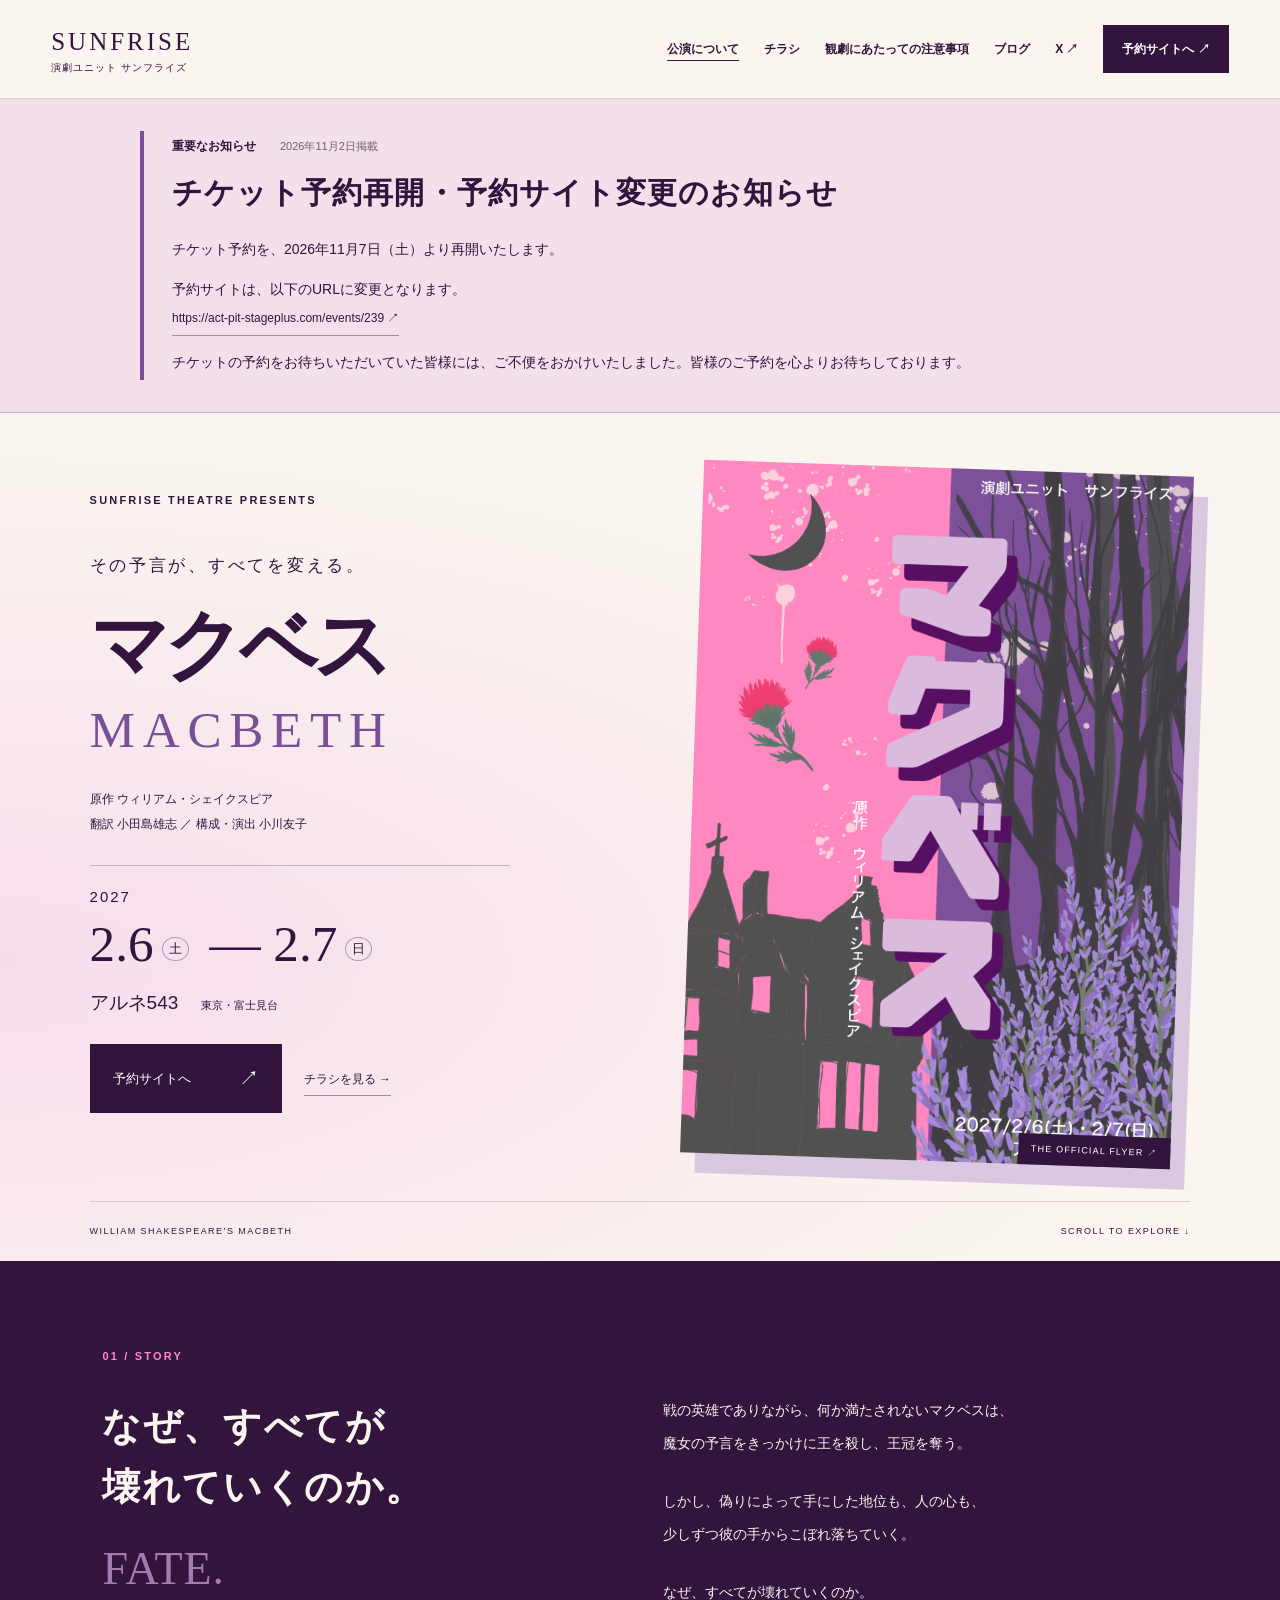
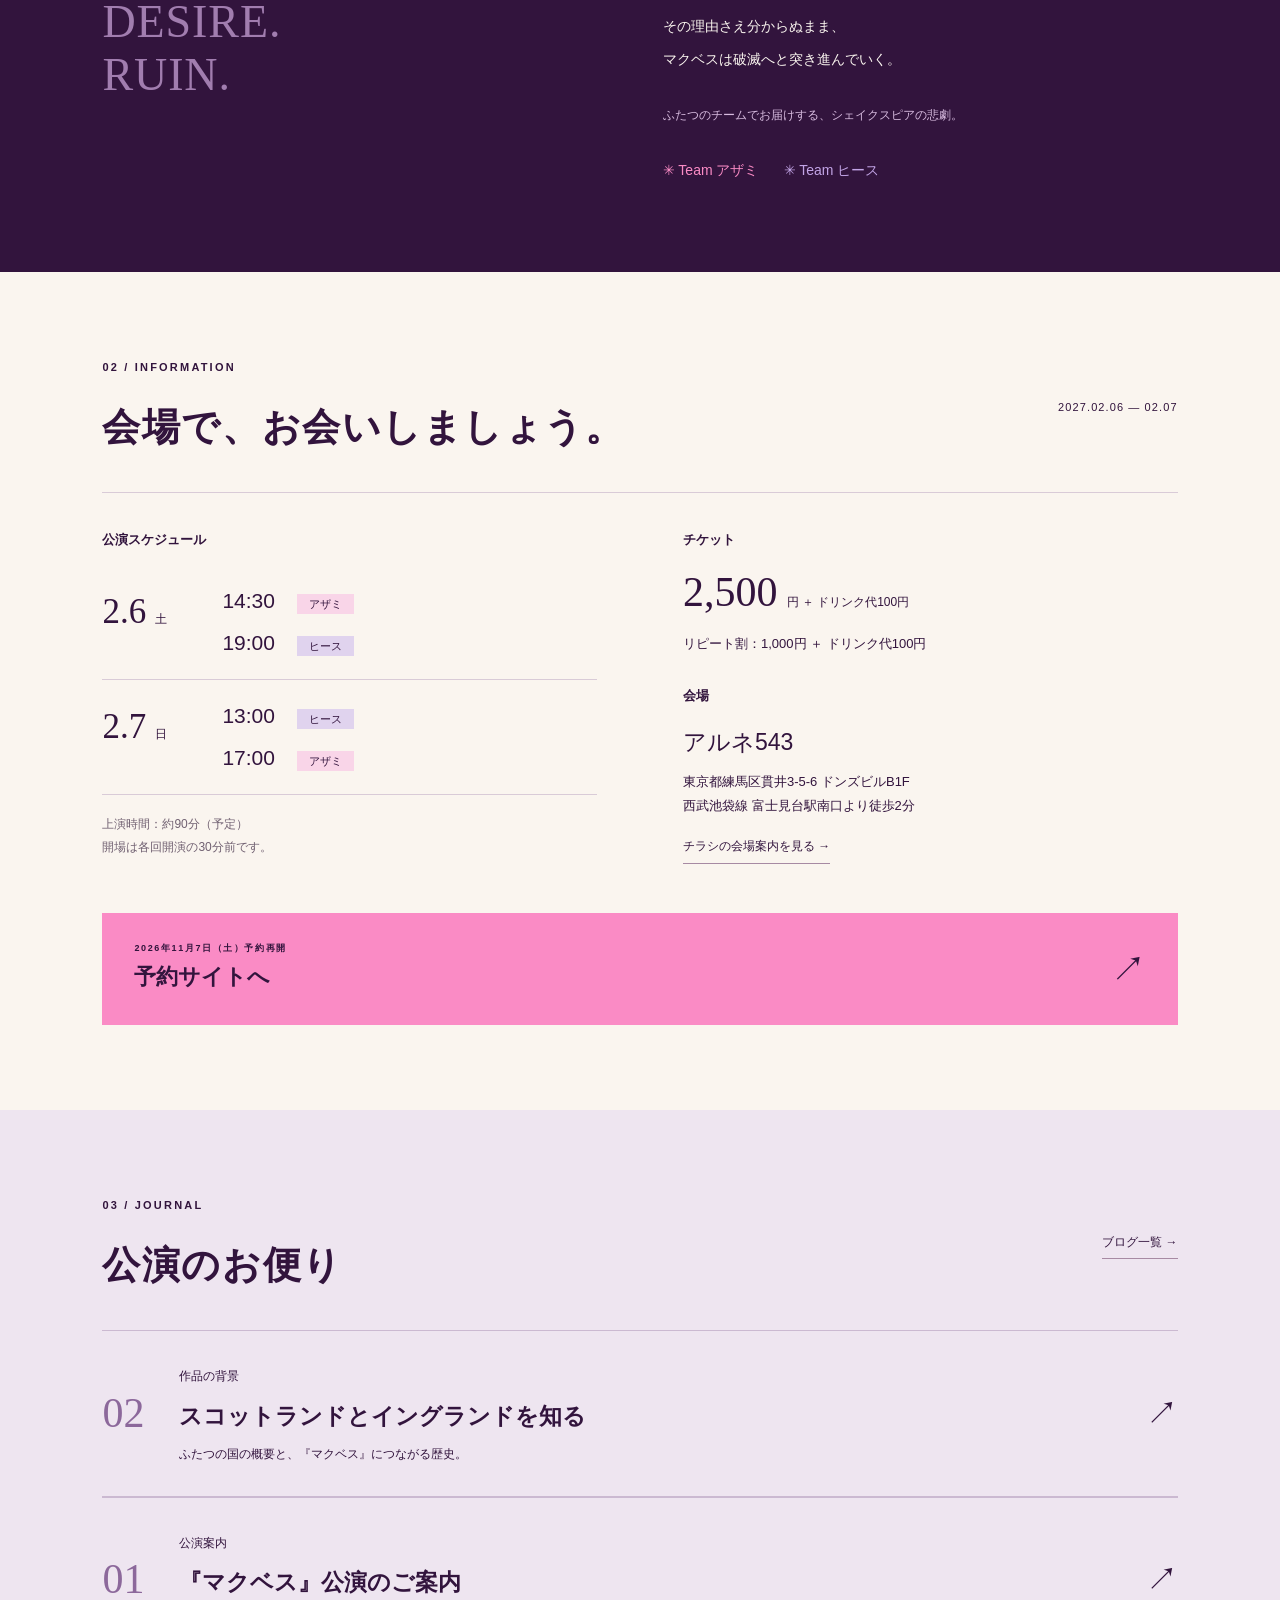
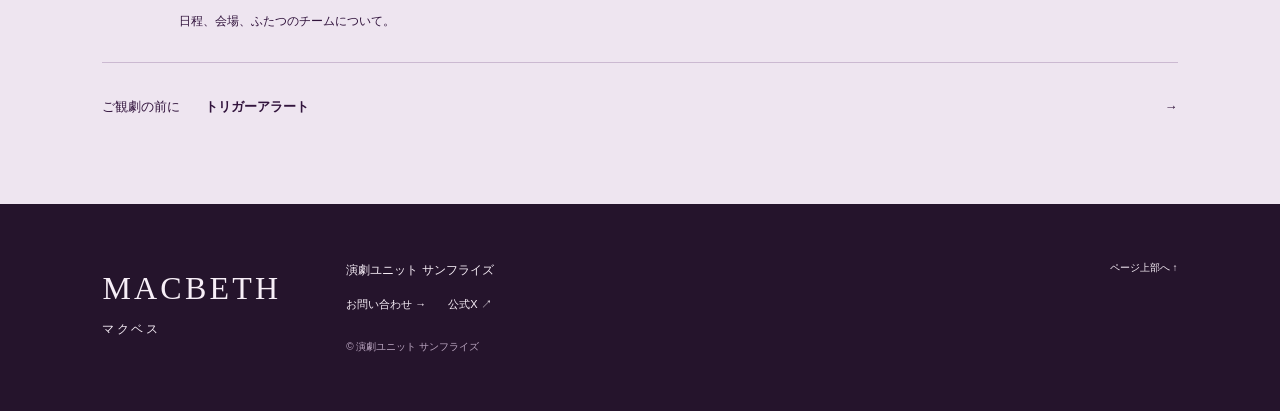
==== commit 42525c5f: "チケット予約再開に伴うリンクとアラート内容を修正" ====
--- a/index.html
+++ b/index.html
@@ -18,18 +18,16 @@
             href="flyer.html">チラシ</a><a href="trigger.html">観劇にあたっての注意事項</a><a
             href="blog.html">ブログ</a><a href="https://x.com/Sunfrise_2026" target="_blank" rel="noopener noreferrer"
                                           aria-label="公式X（新しいタブで開く）">X ↗</a><a class="nav-ticket"
-                                                                                         href="#ticket-notice">販売開始延期のお知らせ</a></nav>
+                                                                                         href="https://act-pit-stageplus.com/events/239" target="_blank" rel="noopener noreferrer">予約サイトへ ↗</a></nav>
 </header>
 <main id="main">
     <section class="ticket-notice" id="ticket-notice" aria-labelledby="ticket-notice-title" tabindex="-1">
         <div class="ticket-notice-inner">
-            <p class="ticket-notice-label">重要なお知らせ <time datetime="2026-10-26">2026年10月26日掲載</time></p>
-            <h2 id="ticket-notice-title">チケット販売開始延期のお知らせ</h2>
-            <p>現在、PHPの脆弱性に関する問題を受け、チケット予約システムの安全性の確認をしております。</p>
-            <p>お客様に安心してご利用いただける環境を整えるため、チケットの販売開始を延期させていただくこととなりました。</p>
-            <p>販売開始日につきましては、安全が確認でき次第、改めて当ホームページにてお知らせいたします。</p>
-            <p>チケットの販売をお待ちいただいている皆様には、ご不便をおかけいたしますが、何卒ご理解賜りますようお願い申し上げます。</p>
-            <p>販売開始まで、今しばらくお待ちくださいますようお願いいたします。</p>
+            <p class="ticket-notice-label">重要なお知らせ <time datetime="2026-11-02">2026年11月2日掲載</time></p>
+            <h2 id="ticket-notice-title">チケット予約再開・予約サイト変更のお知らせ</h2>
+            <p>チケット予約を、2026年11月7日（土）より再開いたします。</p>
+            <p>予約サイトは、以下のURLに変更となります。<br><a class="text-link" href="https://act-pit-stageplus.com/events/239" target="_blank" rel="noopener noreferrer">https://act-pit-stageplus.com/events/239 ↗</a></p>
+            <p>チケットの予約をお待ちいただいていた皆様には、ご不便をおかけいたしました。皆様のご予約を心よりお待ちしております。</p>
         </div>
     </section>
     <section class="hero">
@@ -39,7 +37,7 @@
             <p class="credit">原作 ウィリアム・シェイクスピア<br>翻訳 小田島雄志 ／ 構成・演出 小川友子</p>
             <div class="hero-date"><span>2027</span><strong>2.6<small>土</small> — 2.7<small>日</small></strong>
                 <p>アルネ543 <span>東京・富士見台</span></p></div>
-            <a class="button" href="#ticket-notice">販売開始延期のお知らせ <span>↑</span></a><a class="text-link" href="flyer.html">チラシを見る
+            <a class="button" href="https://act-pit-stageplus.com/events/239" target="_blank" rel="noopener noreferrer">予約サイトへ <span>↗</span></a><a class="text-link" href="flyer.html">チラシを見る
                 →</a></div>
         <a class="hero-art" href="flyer.html" aria-label="公演チラシを見る"><img src="assets/flyer-front.jpg"
                                                                                  alt="ピンクと紫の空、三日月、城と森、アザミとヒースを描いた『マクベス』公演チラシ"
@@ -83,7 +81,7 @@
                                                                                                      href="flyer.html#back">チラシの会場案内を見る
                     →</a></div>
         </div>
-        <a class="ticket-strip" href="#ticket-notice"><span><small>チケットの販売について</small>販売開始延期のお知らせ</span><span>↑</span></a>
+        <a class="ticket-strip" href="https://act-pit-stageplus.com/events/239" target="_blank" rel="noopener noreferrer"><span><small>2026年11月7日（土）予約再開</small>予約サイトへ</span><span>↗</span></a>
     </section>
     <section class="section journal">
         <div class="section-heading">
--- a/assets/style.css
+++ b/assets/style.css
@@ -28,7 +28,7 @@
 .article-photo-portrait{max-width:360px;margin:30px auto}
 @media(max-width:760px){.country-thumb{min-height:210px}.country-profile{grid-template-columns:1fr;gap:5px}.country-profile dd{margin-bottom:14px}.country-profile dd:last-child{margin-bottom:0}.history-timeline li{grid-template-columns:1fr;gap:4px}}
 
-/* Ticket sales postponement notice */
+/* Ticket reservation notice */
 .ticket-notice{padding:32px 7%;background:#f5dfeb;border-bottom:1px solid #c9afc5;scroll-margin-top:24px}
 .ticket-notice-inner{max-width:1000px;margin:0 auto;border-left:4px solid var(--purple);padding:4px 0 4px 28px}
 .ticket-notice-label{display:flex;flex-wrap:wrap;align-items:center;gap:8px 24px;font-size:12px;font-weight:700;margin-bottom:12px}
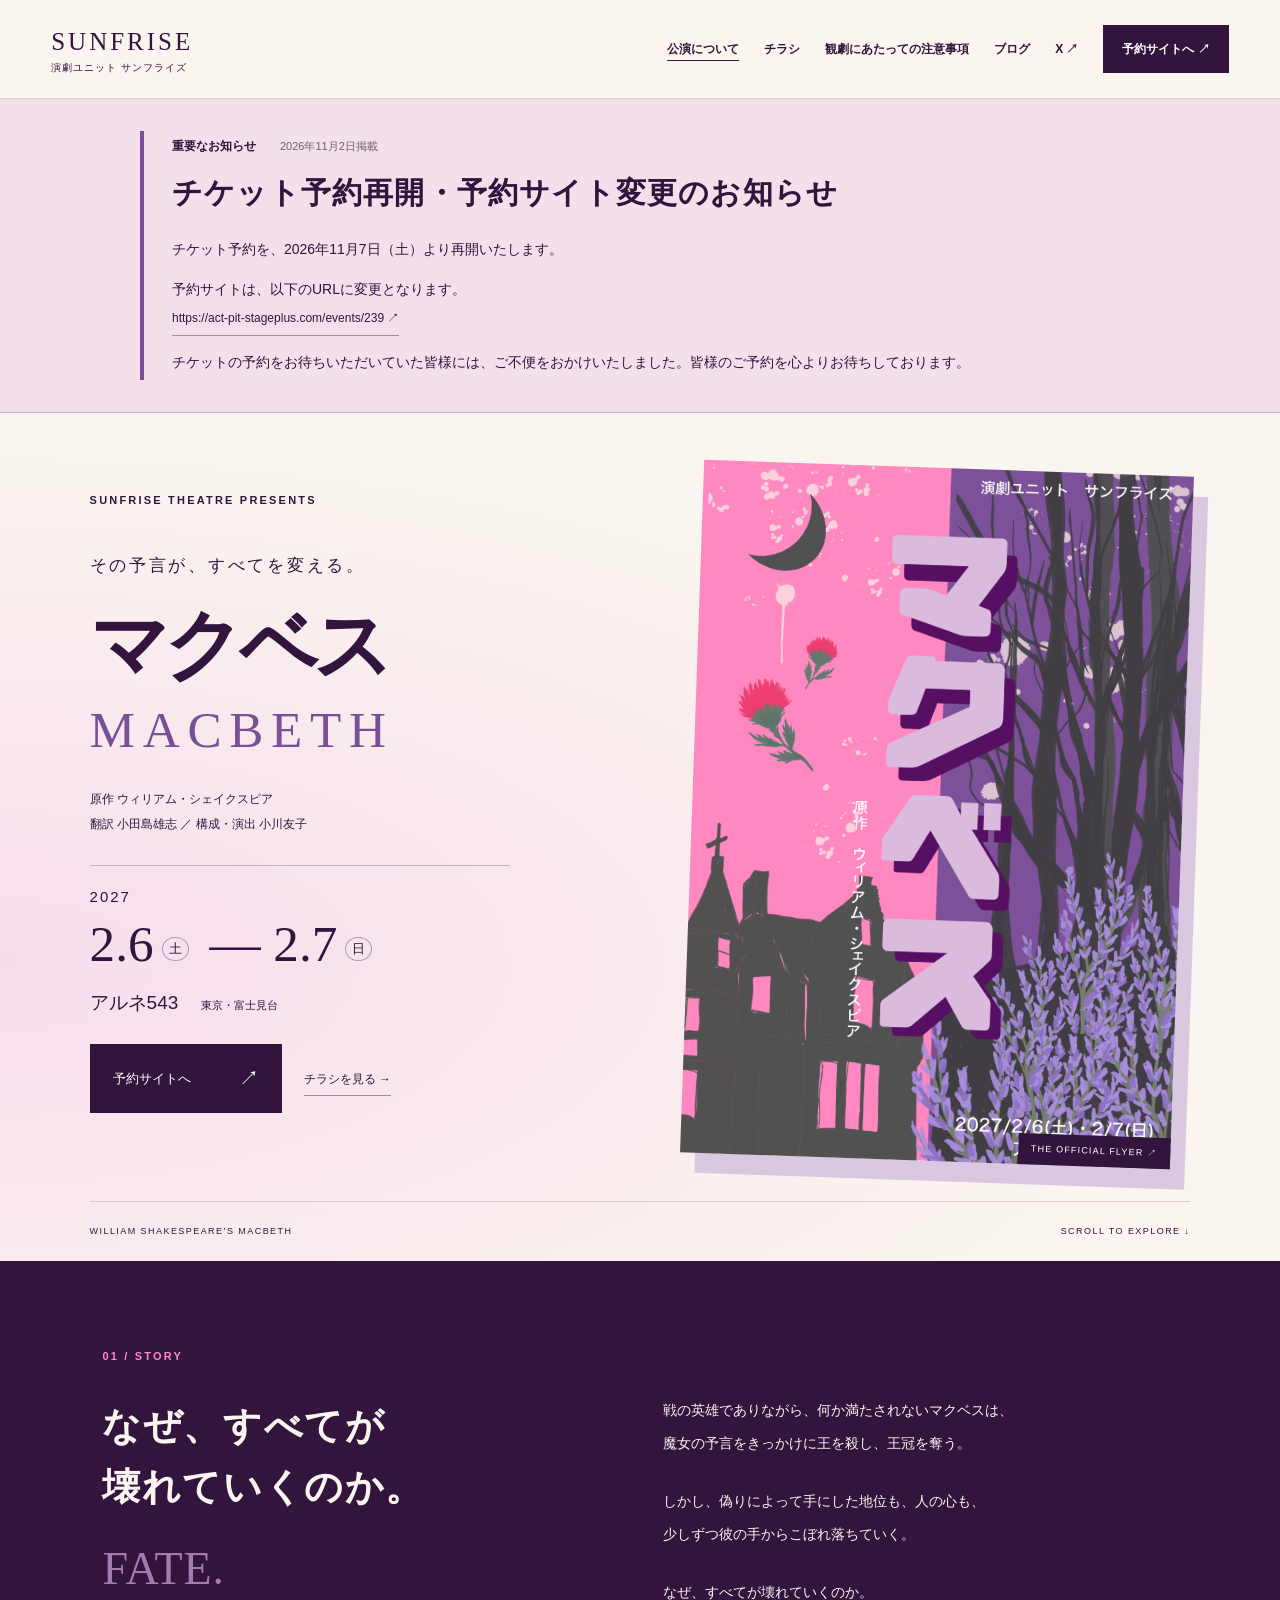
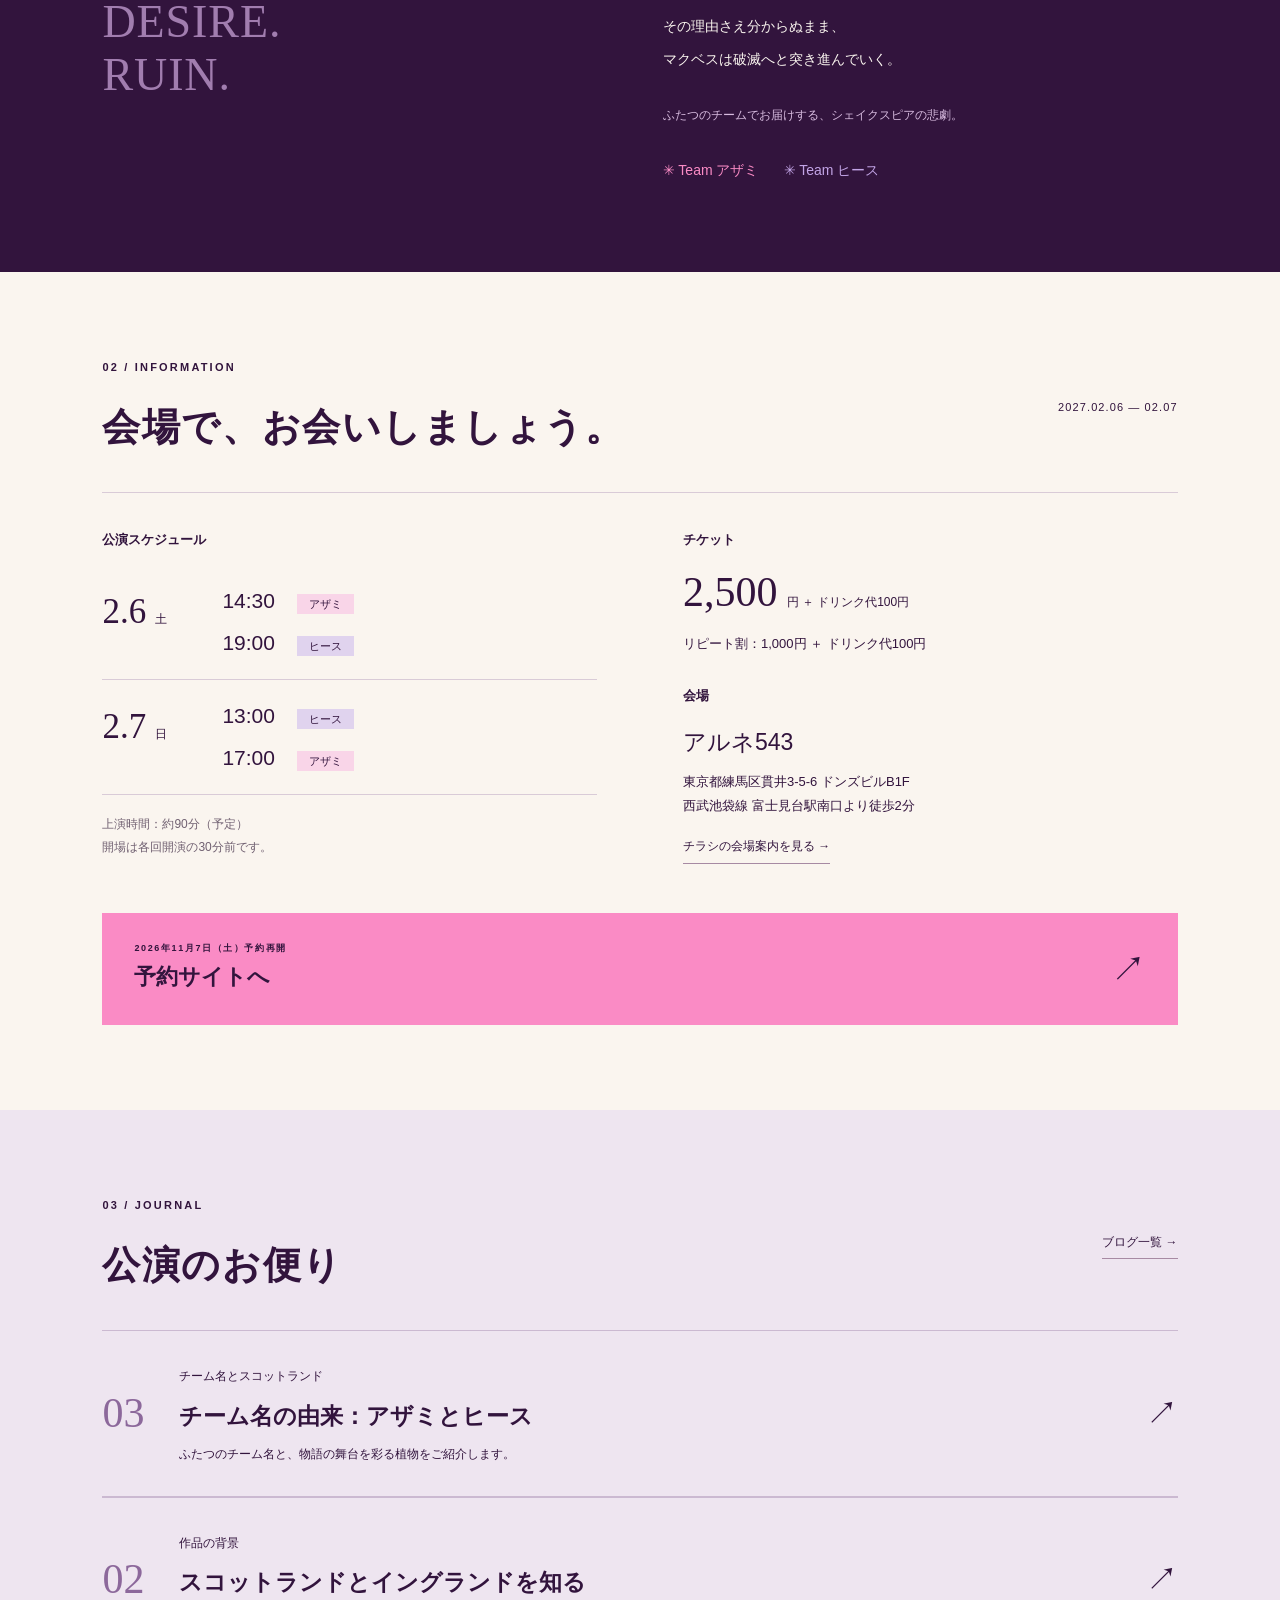
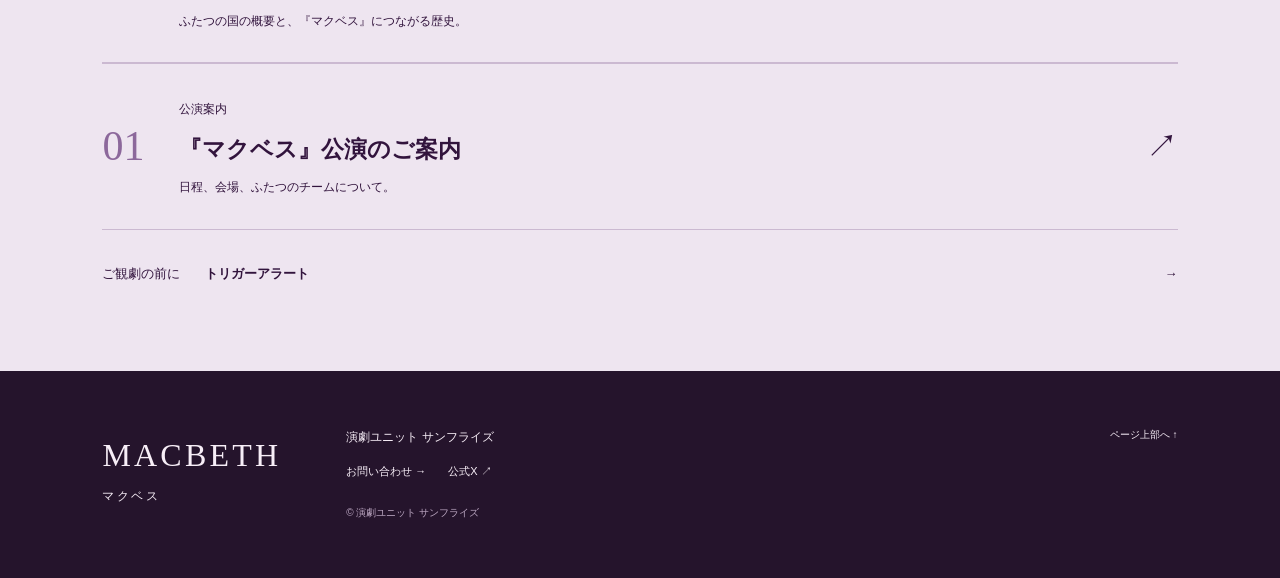
==== commit eb33fd27: "新規ブログ記事「チーム名の由来：アザミとヒース」を追加" ====
--- a/index.html
+++ b/index.html
@@ -88,6 +88,11 @@
             <div><p class="eyebrow">03 / JOURNAL</p>
                 <h2>公演のお便り</h2></div>
             <a class="text-link" href="blog.html">ブログ一覧 →</a></div>
+        <a class="article-row" href="blog/thistle-and-heath.html"><span class="article-no">03</span>
+            <div><small>チーム名とスコットランド</small>
+                <h3>チーム名の由来：アザミとヒース</h3>
+                <p>ふたつのチーム名と、物語の舞台を彩る植物をご紹介します。</p></div>
+            <span class="arrow">↗</span></a>
         <a class="article-row" href="blog/scotland-and-england.html"><span class="article-no">02</span>
             <div><small>作品の背景</small>
                 <h3>スコットランドとイングランドを知る</h3>
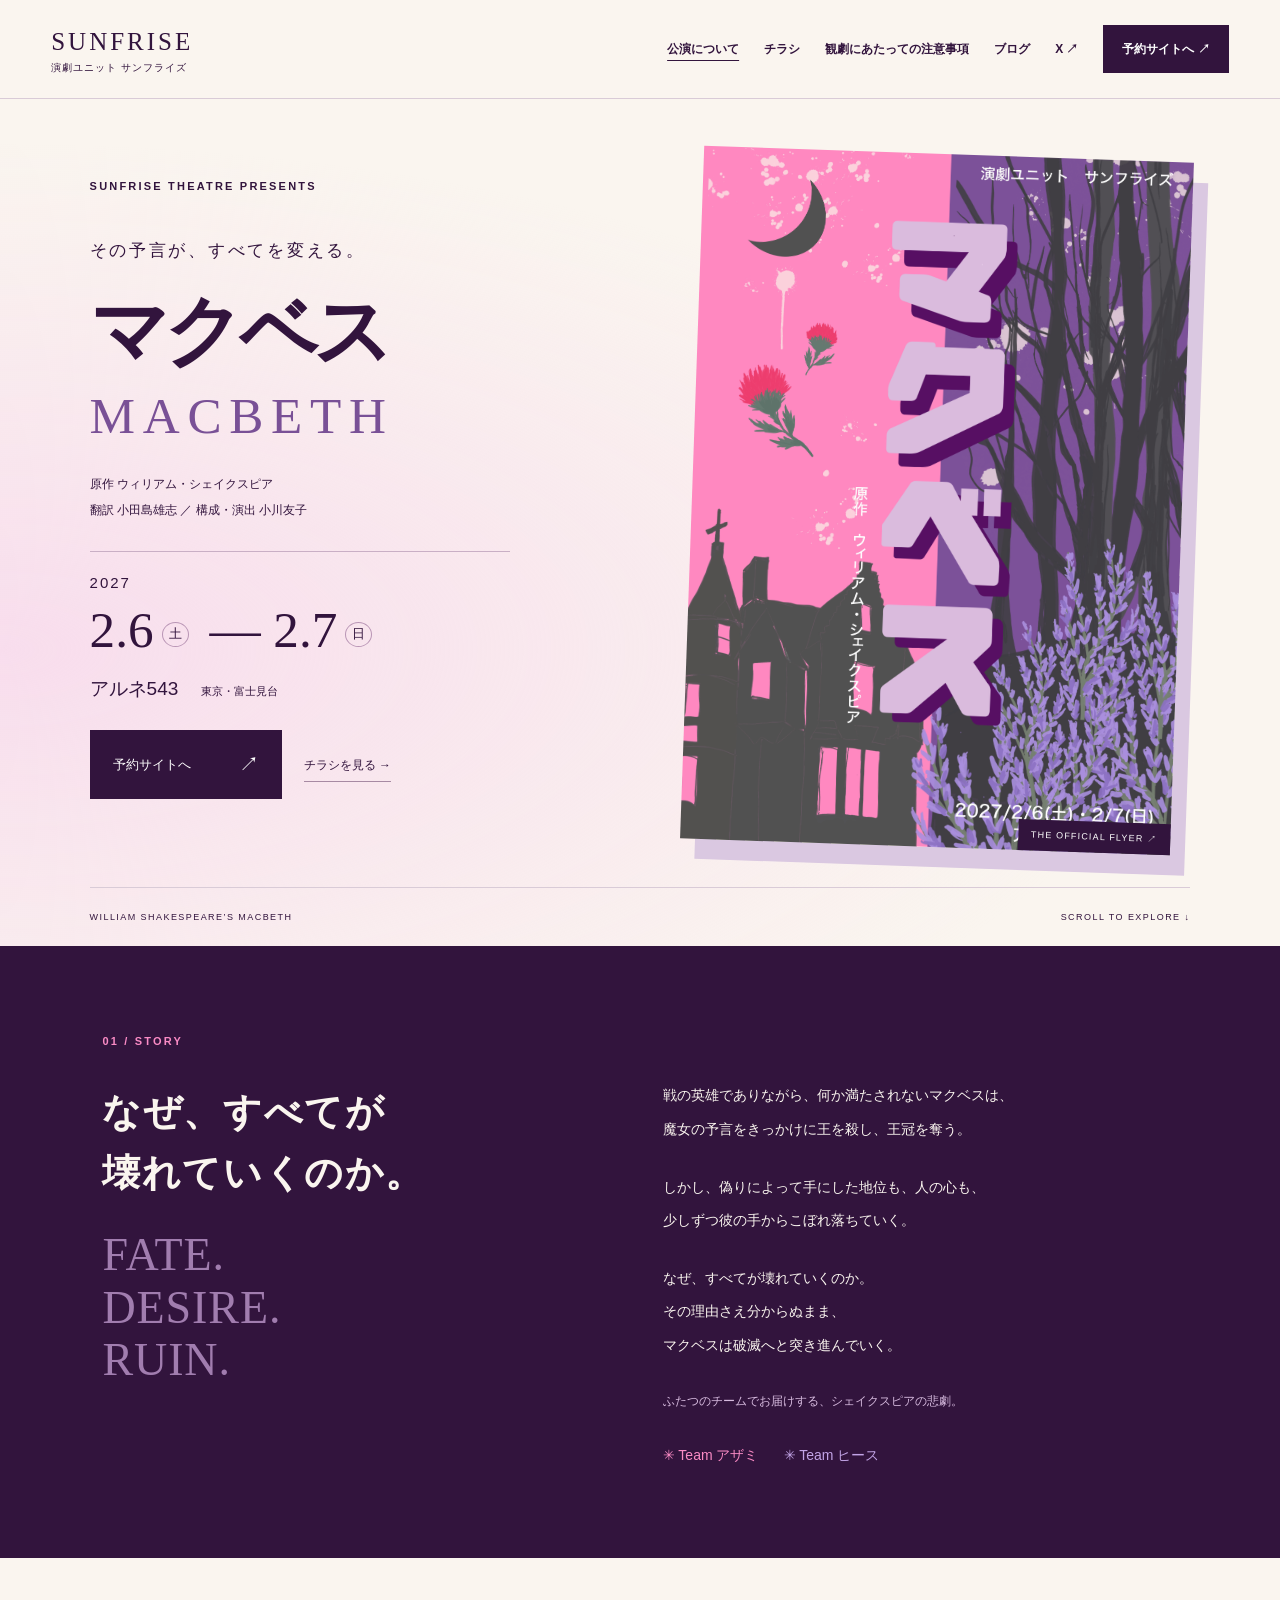
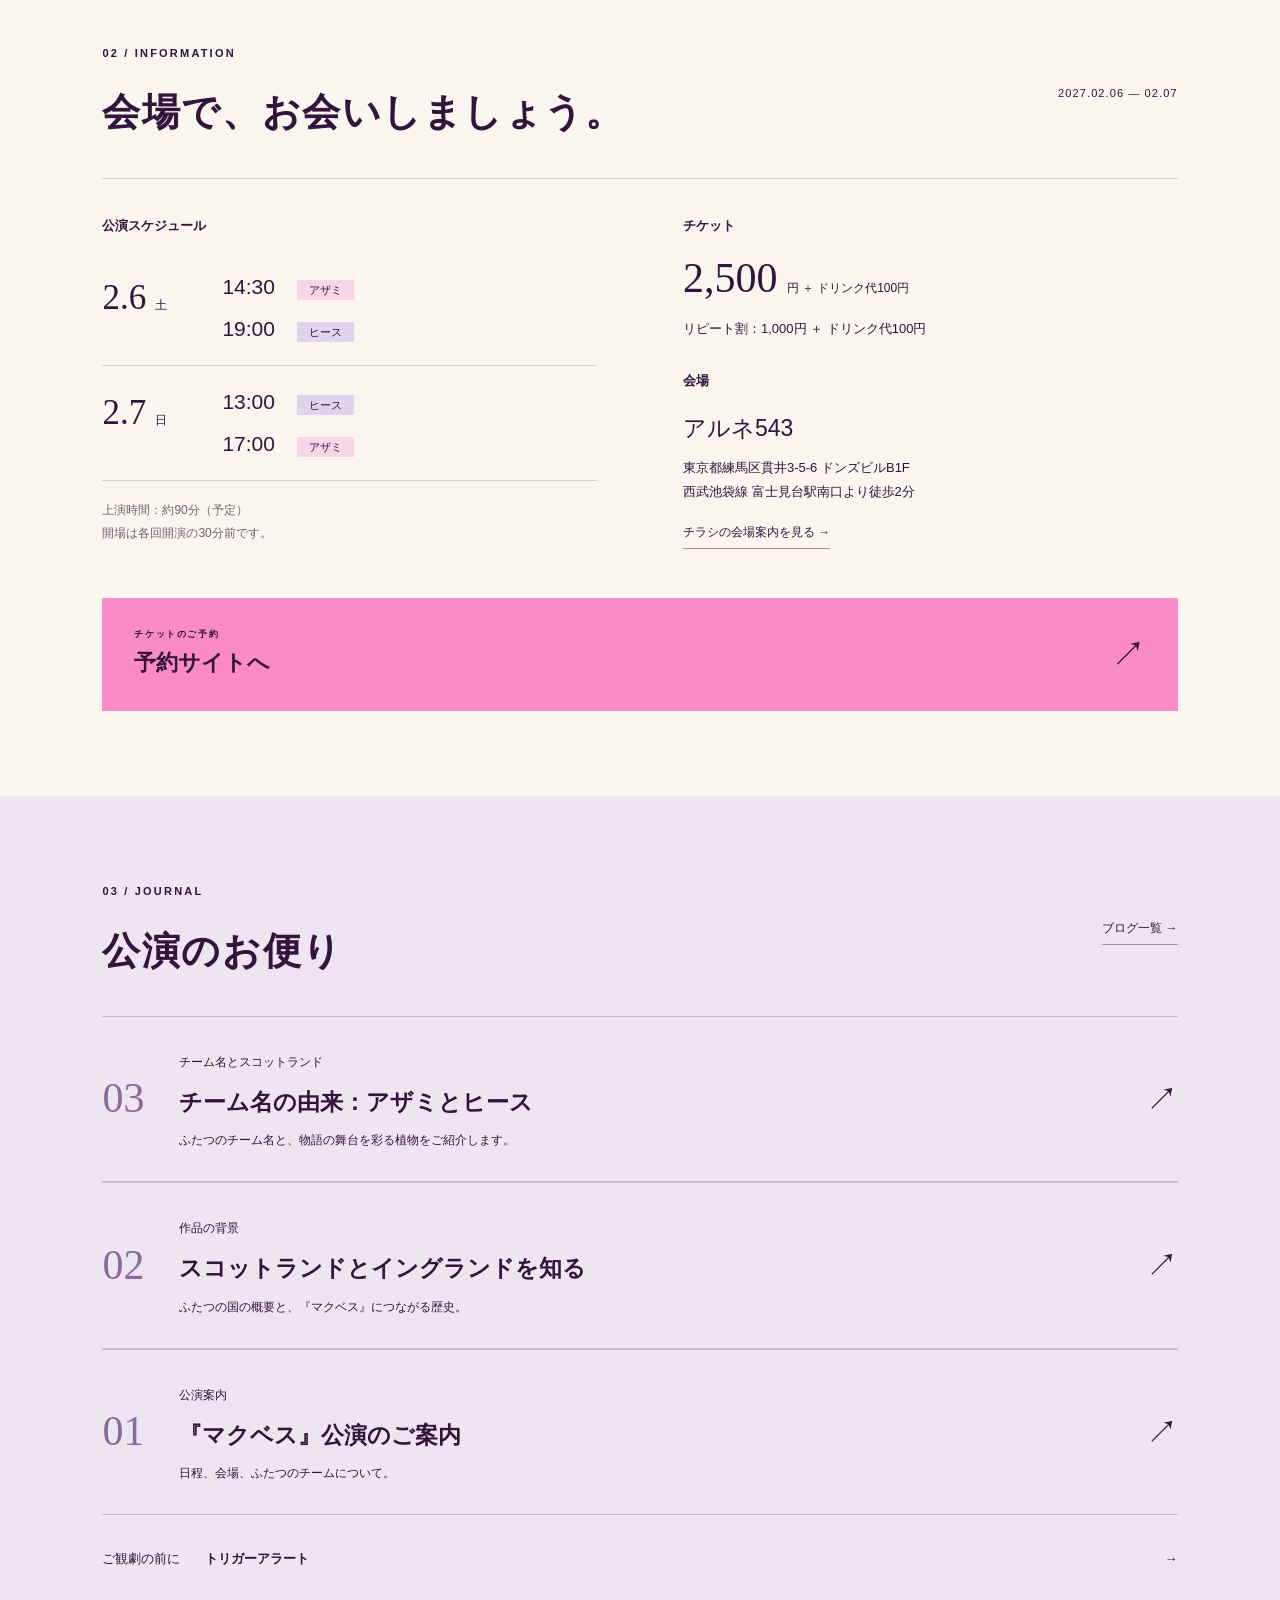
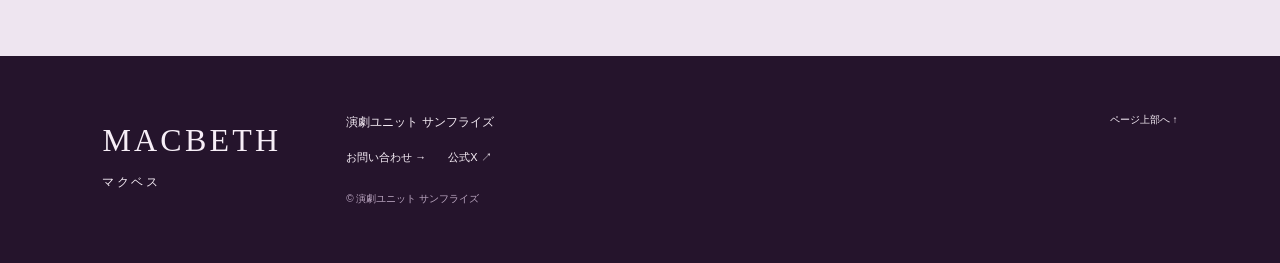
==== commit 82db2a68: "チケット予約再開に関するアラートを削除" ====
--- a/index.html
+++ b/index.html
@@ -21,15 +21,6 @@
                                                                                          href="https://act-pit-stageplus.com/events/239" target="_blank" rel="noopener noreferrer">予約サイトへ ↗</a></nav>
 </header>
 <main id="main">
-    <section class="ticket-notice" id="ticket-notice" aria-labelledby="ticket-notice-title" tabindex="-1">
-        <div class="ticket-notice-inner">
-            <p class="ticket-notice-label">重要なお知らせ <time datetime="2026-11-02">2026年11月2日掲載</time></p>
-            <h2 id="ticket-notice-title">チケット予約再開・予約サイト変更のお知らせ</h2>
-            <p>チケット予約を、2026年11月7日（土）より再開いたします。</p>
-            <p>予約サイトは、以下のURLに変更となります。<br><a class="text-link" href="https://act-pit-stageplus.com/events/239" target="_blank" rel="noopener noreferrer">https://act-pit-stageplus.com/events/239 ↗</a></p>
-            <p>チケットの予約をお待ちいただいていた皆様には、ご不便をおかけいたしました。皆様のご予約を心よりお待ちしております。</p>
-        </div>
-    </section>
     <section class="hero">
         <div class="hero-copy"><p class="eyebrow">SUNFRISE THEATRE PRESENTS</p>
             <p class="hero-kicker">その予言が、すべてを変える。</p>
@@ -81,7 +72,7 @@
                                                                                                      href="flyer.html#back">チラシの会場案内を見る
                     →</a></div>
         </div>
-        <a class="ticket-strip" href="https://act-pit-stageplus.com/events/239" target="_blank" rel="noopener noreferrer"><span><small>2026年11月7日（土）予約再開</small>予約サイトへ</span><span>↗</span></a>
+        <a class="ticket-strip" href="https://act-pit-stageplus.com/events/239" target="_blank" rel="noopener noreferrer"><span><small>チケットのご予約</small>予約サイトへ</span><span>↗</span></a>
     </section>
     <section class="section journal">
         <div class="section-heading">
--- a/assets/style.css
+++ b/assets/style.css
@@ -28,14 +28,7 @@
 .article-photo-portrait{max-width:360px;margin:30px auto}
 @media(max-width:760px){.country-thumb{min-height:210px}.country-profile{grid-template-columns:1fr;gap:5px}.country-profile dd{margin-bottom:14px}.country-profile dd:last-child{margin-bottom:0}.history-timeline li{grid-template-columns:1fr;gap:4px}}
 
-/* Ticket reservation notice */
-.ticket-notice{padding:32px 7%;background:#f5dfeb;border-bottom:1px solid #c9afc5;scroll-margin-top:24px}
-.ticket-notice-inner{max-width:1000px;margin:0 auto;border-left:4px solid var(--purple);padding:4px 0 4px 28px}
-.ticket-notice-label{display:flex;flex-wrap:wrap;align-items:center;gap:8px 24px;font-size:12px;font-weight:700;margin-bottom:12px}
-.ticket-notice-label time{color:#706071;font-size:11px;font-weight:400}
-.ticket-notice h2{font-size:clamp(21px,2.6vw,30px);line-height:1.6;margin-bottom:18px;text-wrap:balance}
-.ticket-notice-inner>p:not(.ticket-notice-label){font-size:14px;line-height:2;margin-bottom:12px}
-.ticket-notice-inner>p:last-child{margin-bottom:0}
+/* Reservation links */
 nav .nav-ticket{padding:13px 19px;text-align:center}
 @media(max-width:1100px) and (min-width:761px){.header{flex-wrap:wrap}nav{flex-wrap:wrap}}
-@media(max-width:760px){.ticket-notice{padding:25px 7%}.ticket-notice-inner{padding-left:18px}.ticket-notice h2{font-size:21px}.ticket-notice-inner>p:not(.ticket-notice-label){font-size:13px}.hero-copy>.button{gap:18px;padding:16px 18px}.hero-copy>.text-link{display:table;margin:18px 0 0}.ticket-strip{gap:16px}.ticket-strip>span:first-child{font-size:17px}nav .nav-ticket{padding:10px 15px}}
+@media(max-width:760px){.hero-copy>.button{gap:18px;padding:16px 18px}.hero-copy>.text-link{display:table;margin:18px 0 0}.ticket-strip{gap:16px}.ticket-strip>span:first-child{font-size:17px}nav .nav-ticket{padding:10px 15px}}
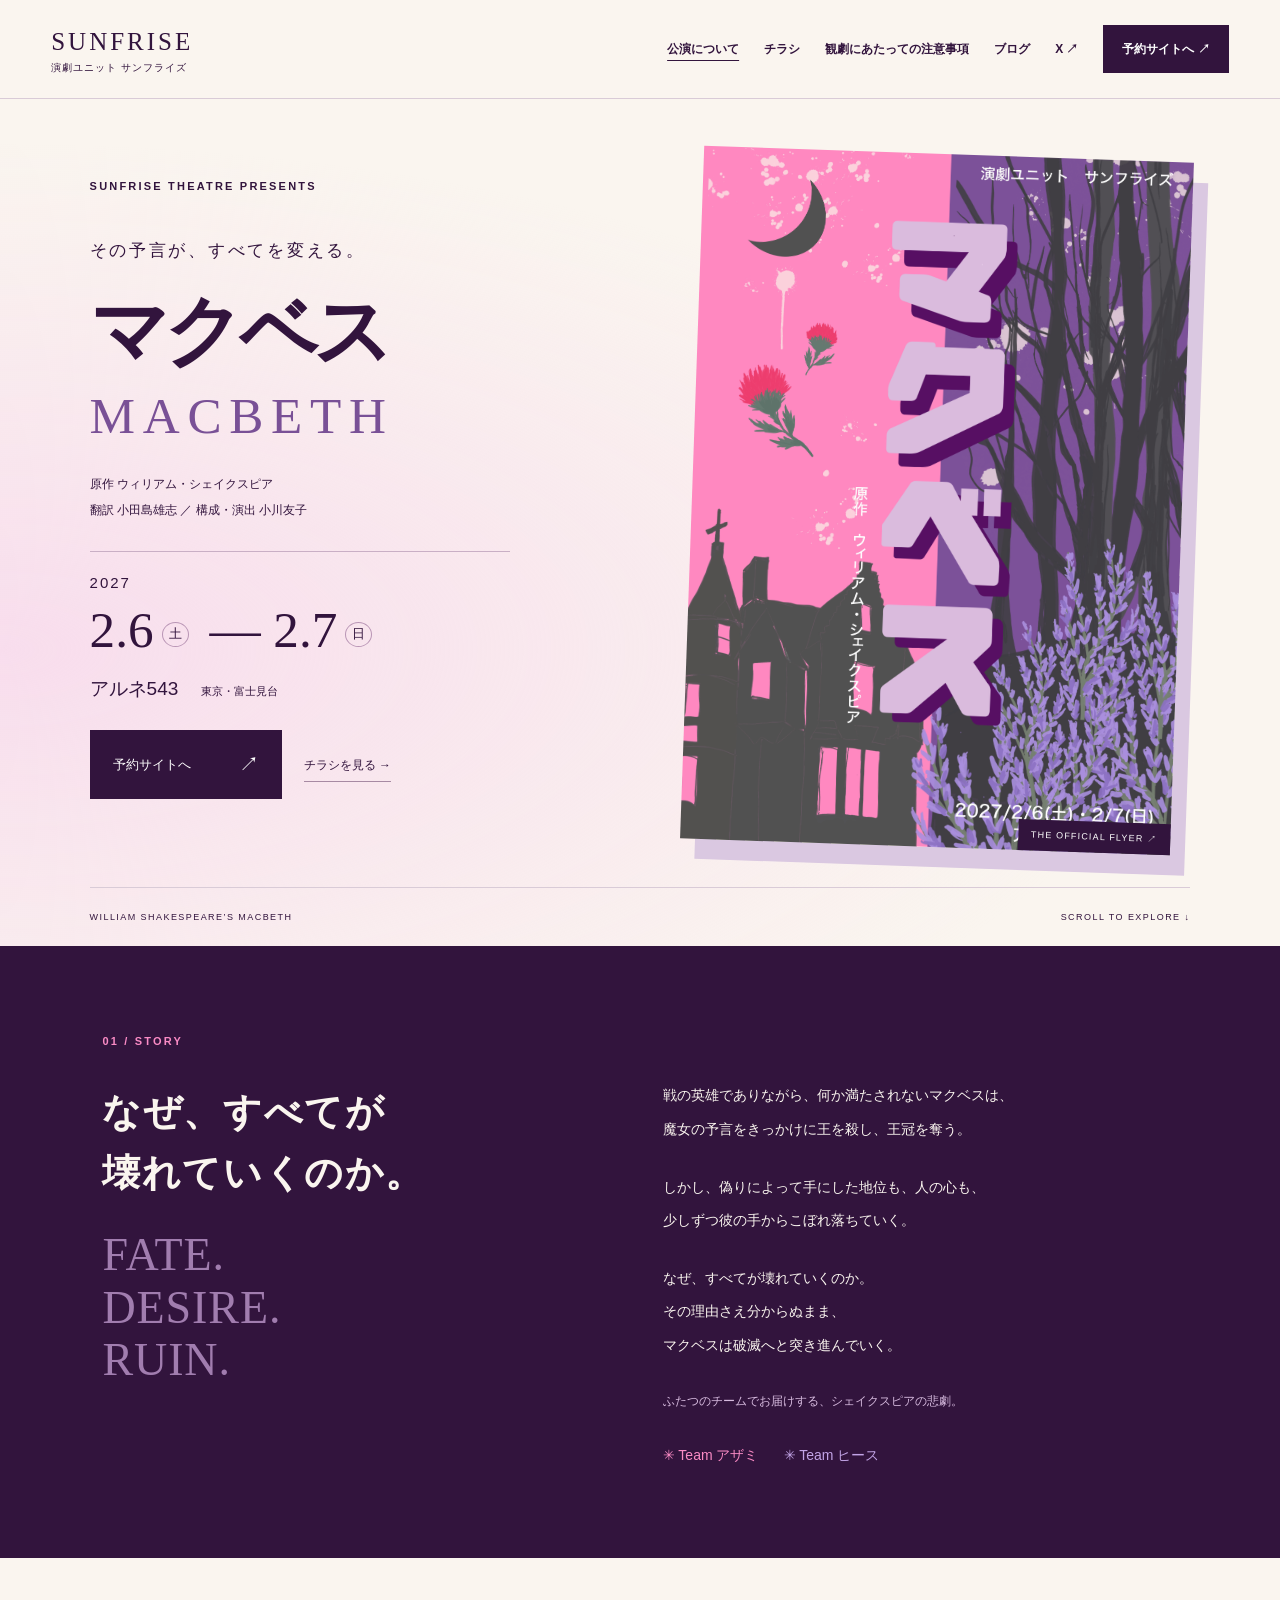
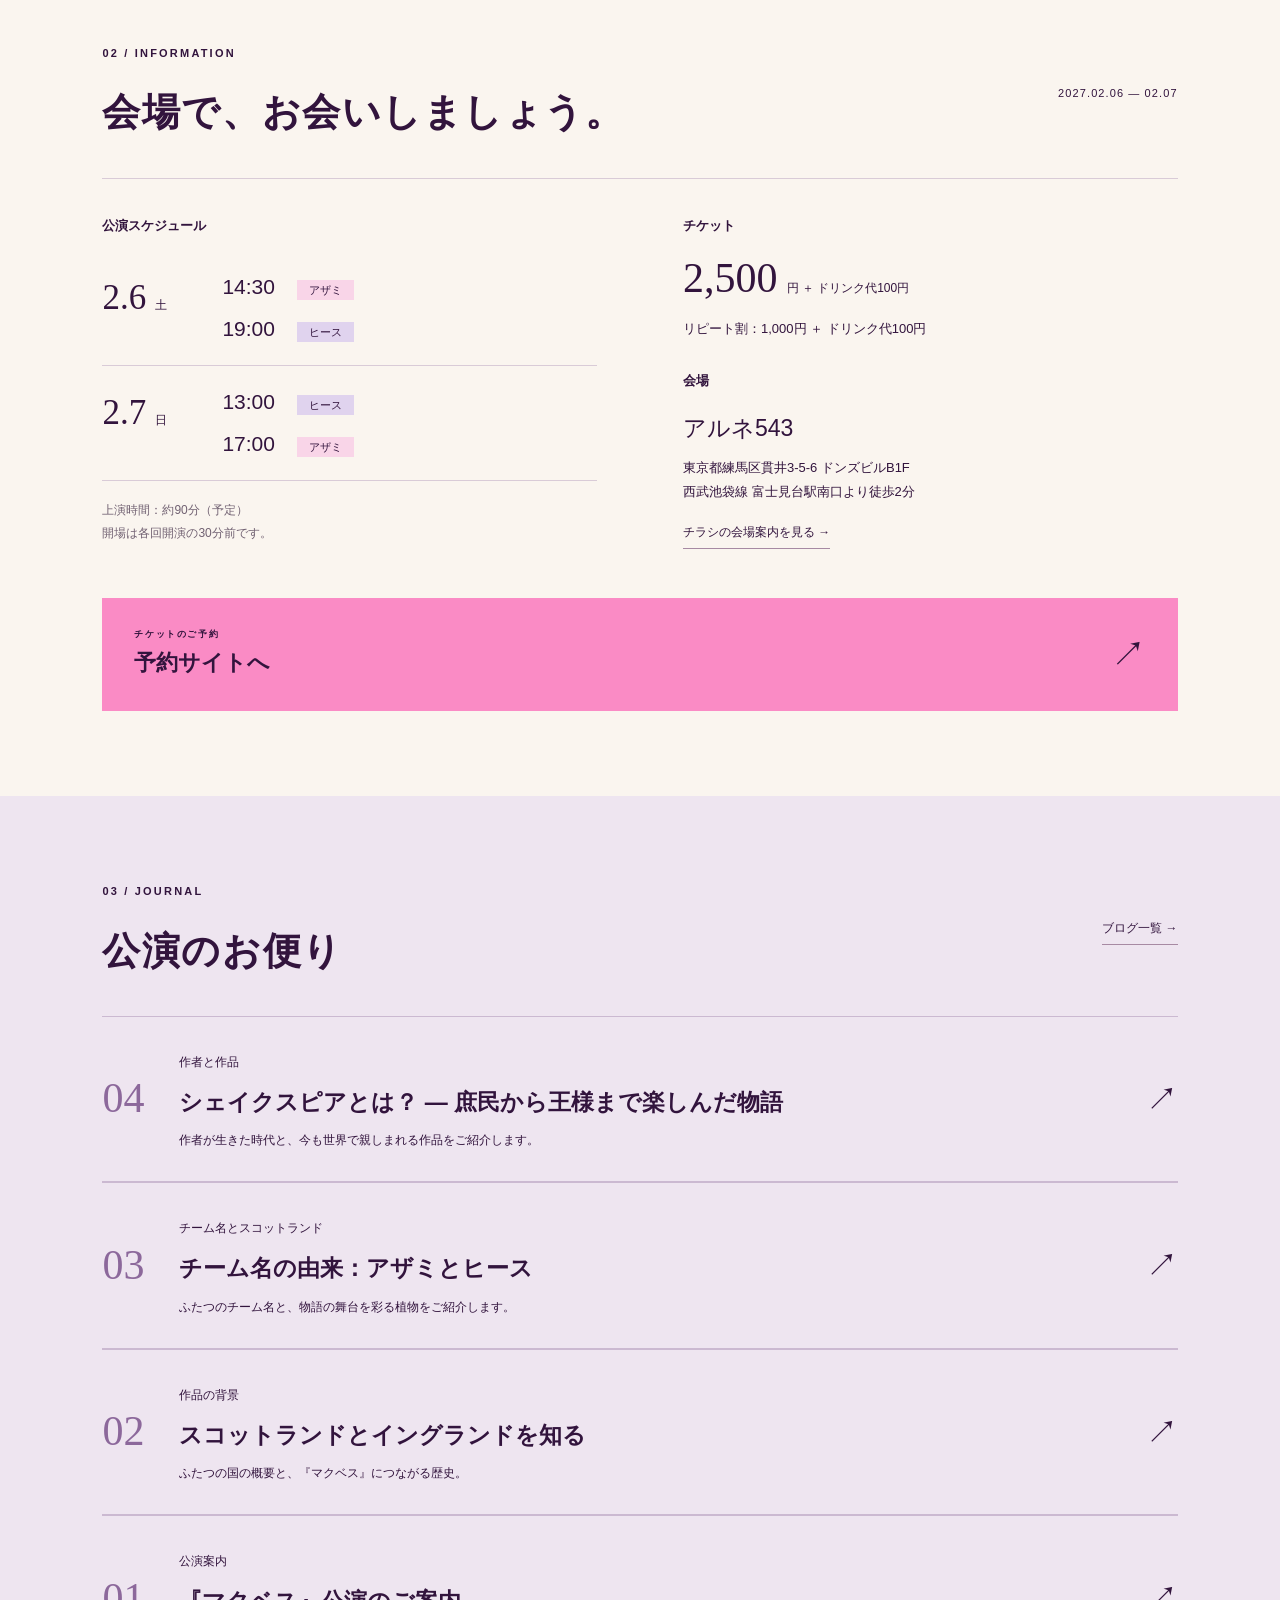
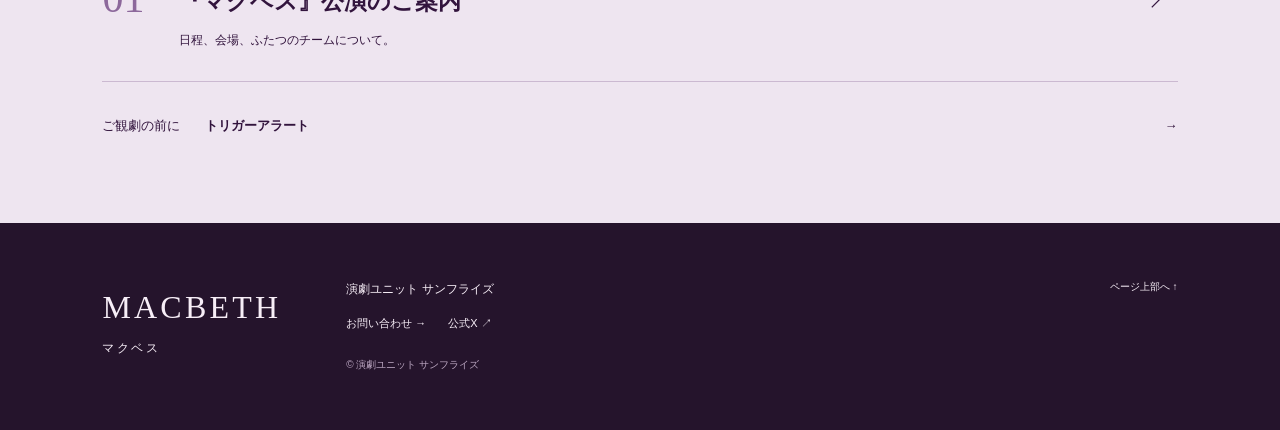
==== commit 2cc7ffe2: "新規ブログ記事「シェイクスピアとは？」を追加" ====
--- a/index.html
+++ b/index.html
@@ -79,6 +79,11 @@
             <div><p class="eyebrow">03 / JOURNAL</p>
                 <h2>公演のお便り</h2></div>
             <a class="text-link" href="blog.html">ブログ一覧 →</a></div>
+        <a class="article-row" href="blog/shakespeare.html"><span class="article-no">04</span>
+            <div><small>作者と作品</small>
+                <h3>シェイクスピアとは？ — 庶民から王様まで楽しんだ物語</h3>
+                <p>作者が生きた時代と、今も世界で親しまれる作品をご紹介します。</p></div>
+            <span class="arrow">↗</span></a>
         <a class="article-row" href="blog/thistle-and-heath.html"><span class="article-no">03</span>
             <div><small>チーム名とスコットランド</small>
                 <h3>チーム名の由来：アザミとヒース</h3>
